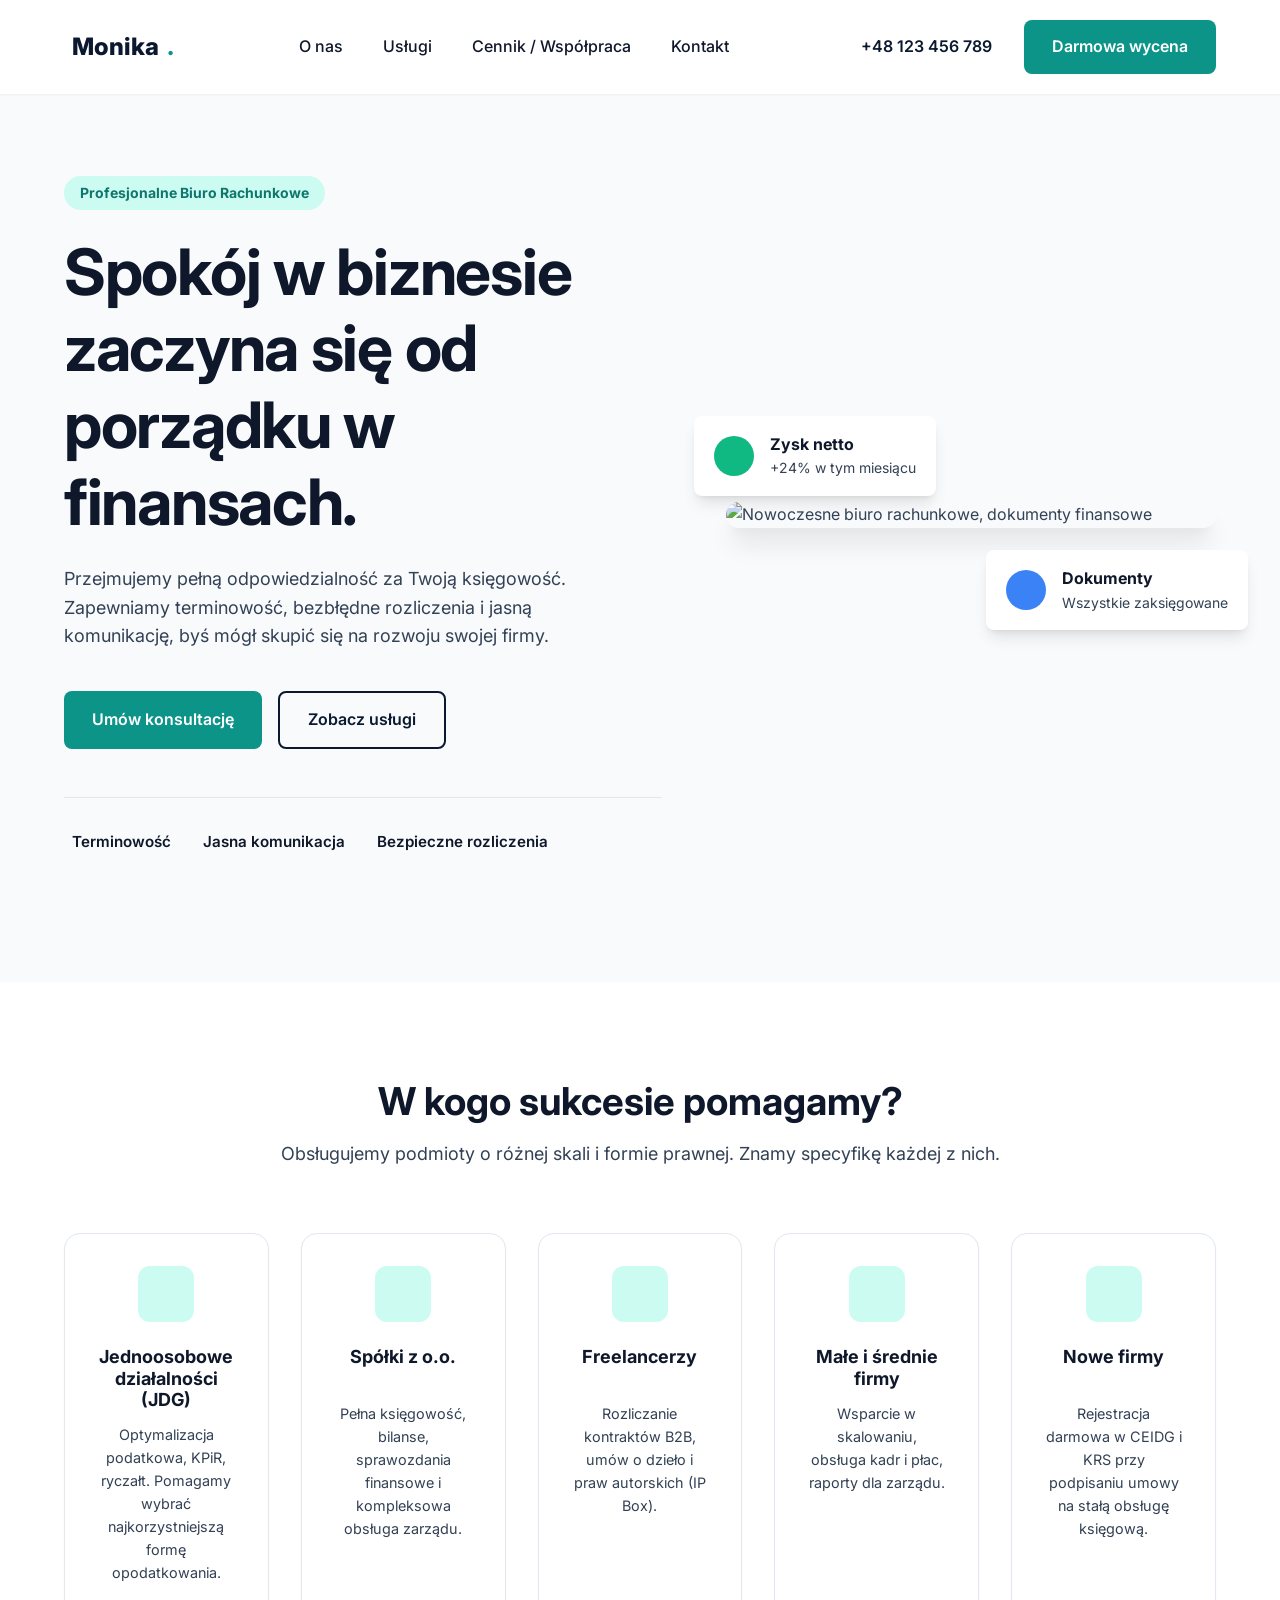
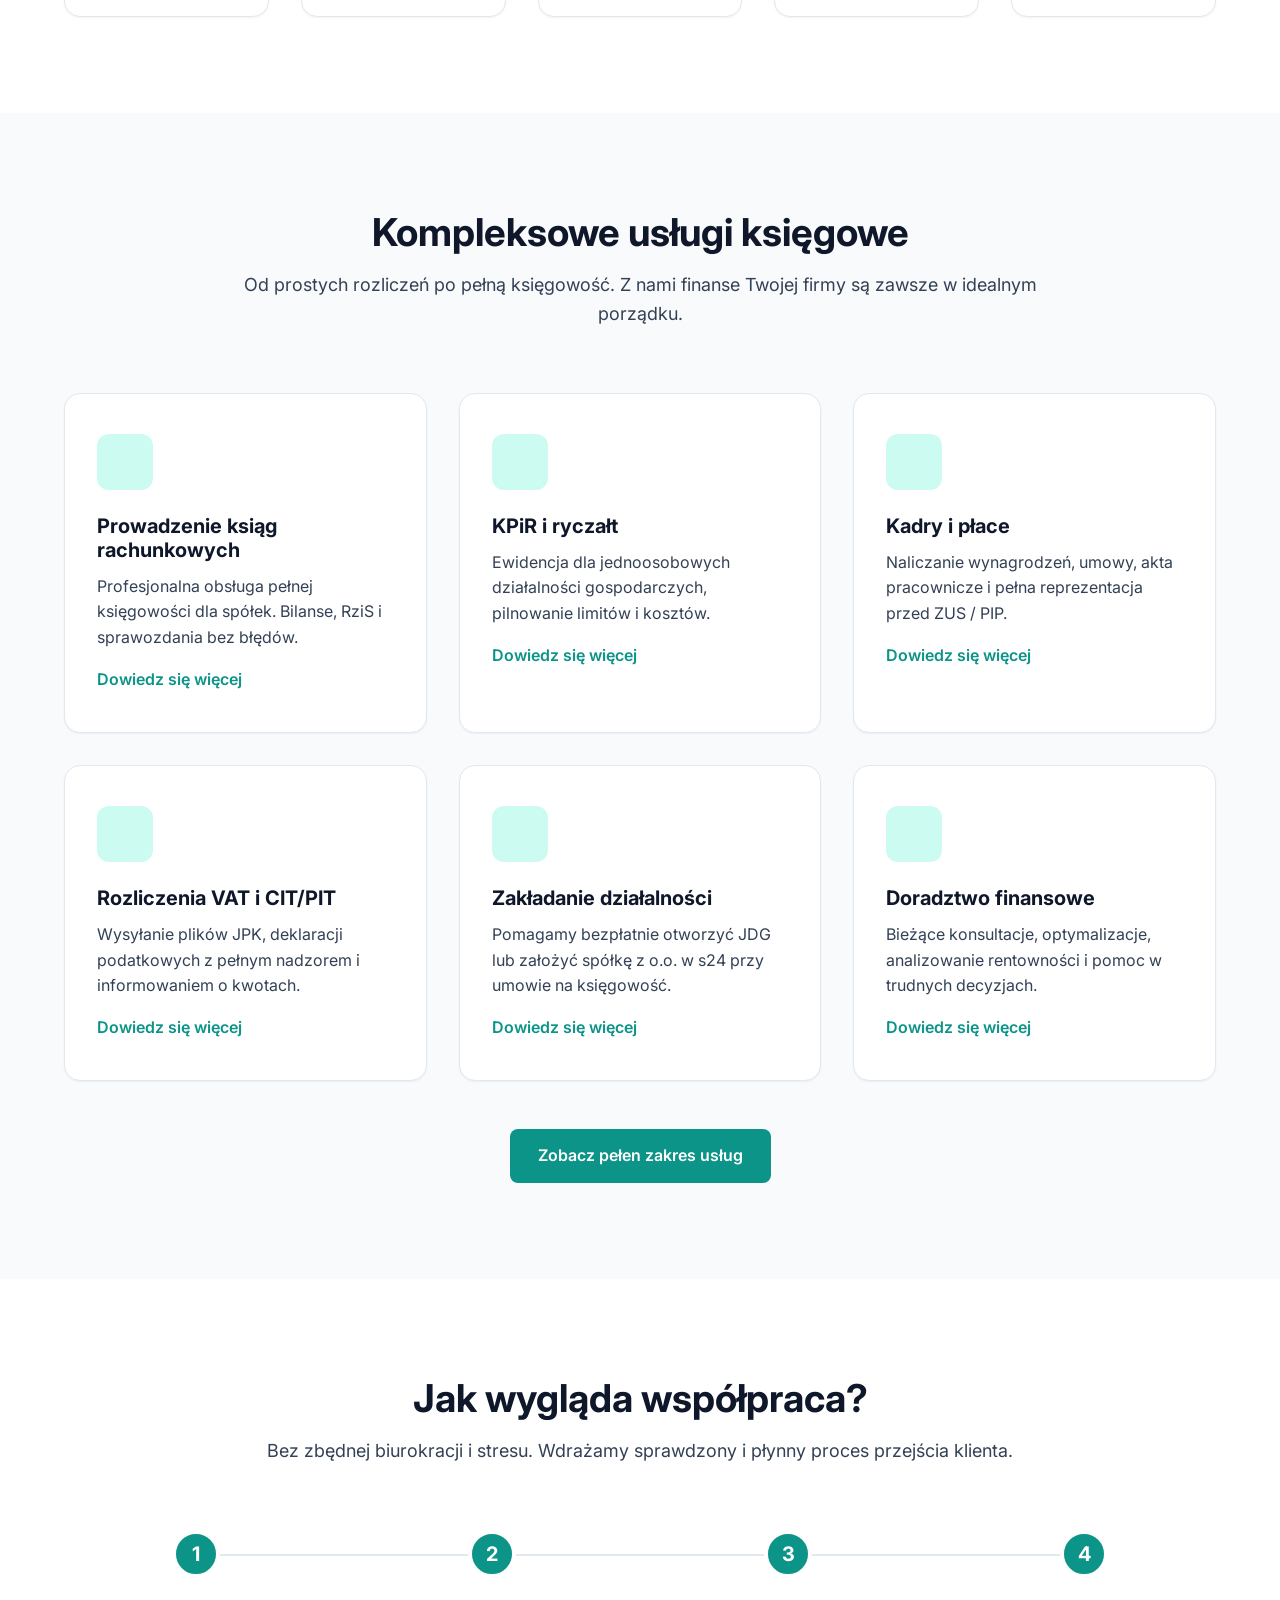
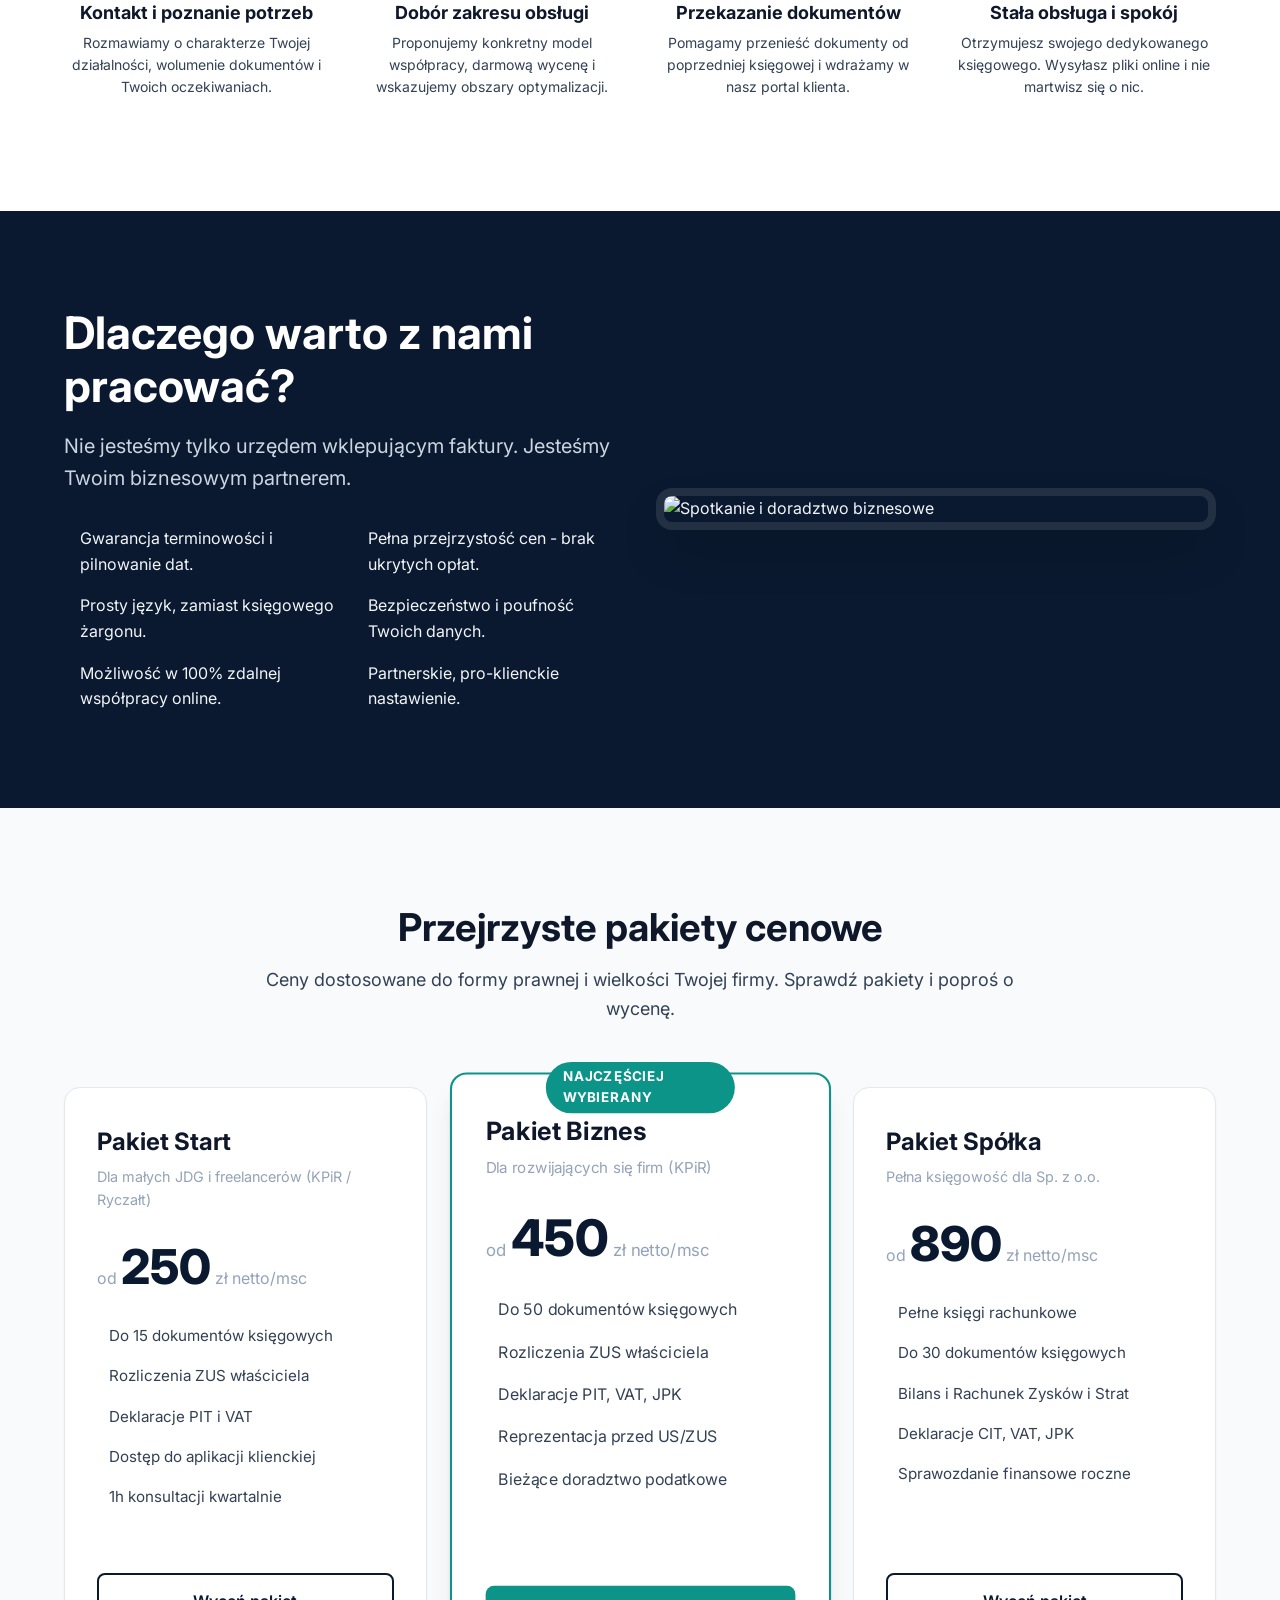
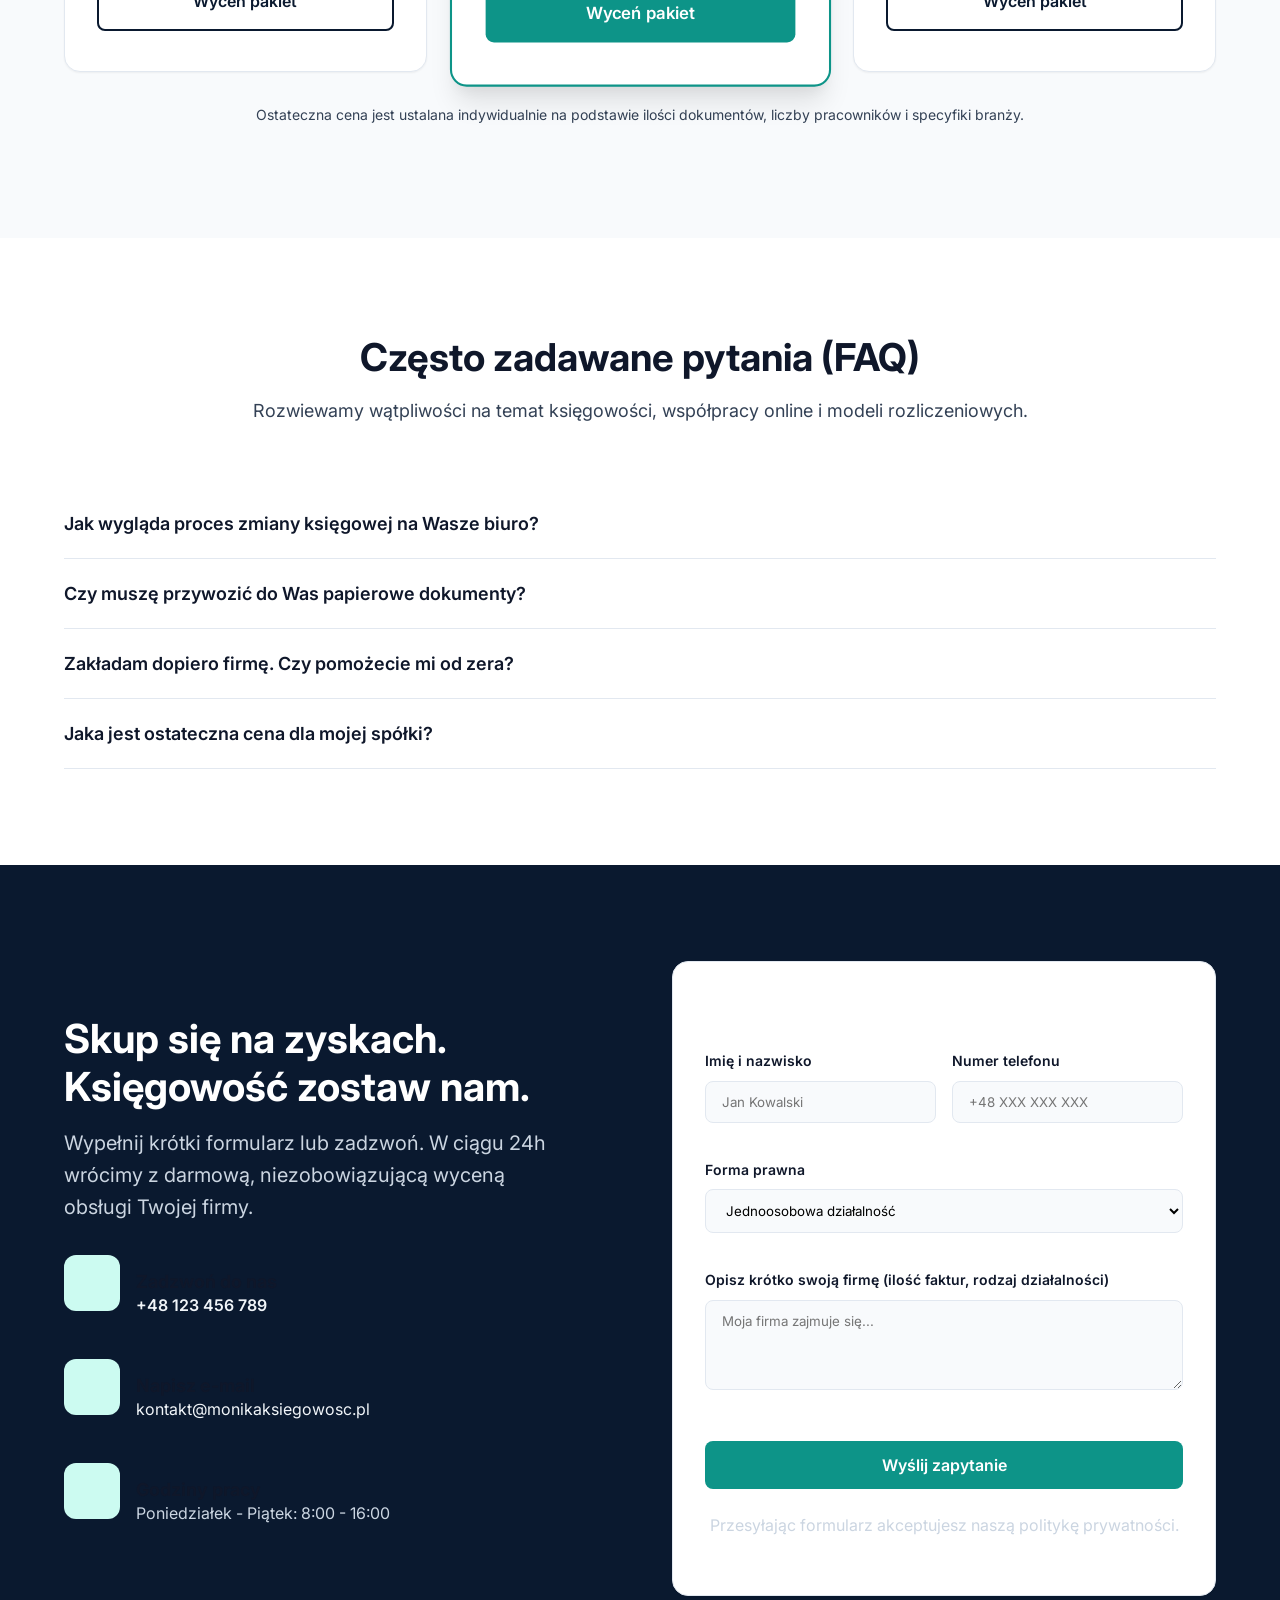
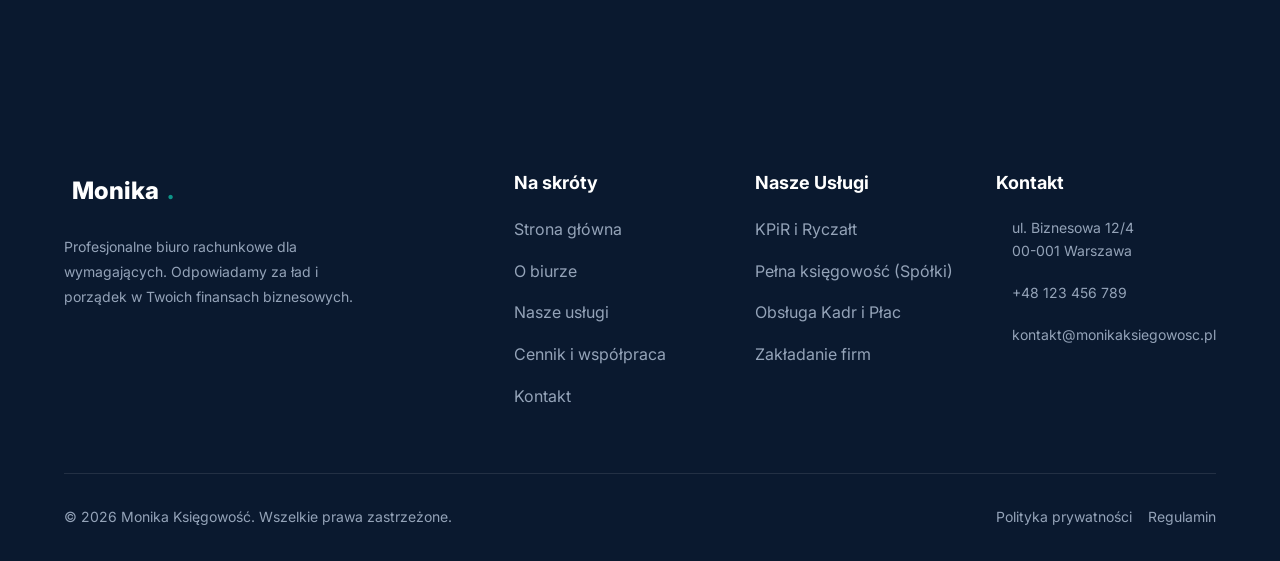
==== index.html @ fbdb2486 "Initial commit" ====
<!DOCTYPE html>
<html lang="pl">
<head>
    <meta charset="UTF-8">
    <meta name="viewport" content="width=device-width, initial-scale=1.0">
    <title>Monika | Profesjonalne Biuro Rachunkowe</title>
    <meta name="description" content="Nowoczesne biuro rachunkowe dla JDG, spółek z o.o. i freelancerów. Zapewniamy terminowość, bezpieczeństwo i jasną komunikację. Umów bezpłatną konsultację.">
    <!-- Google Fonts: Inter -->
    <link rel="preconnect" href="https://fonts.googleapis.com">
    <link rel="preconnect" href="https://fonts.gstatic.com" crossorigin>
    <link href="https://fonts.googleapis.com/css2?family=Inter:wght@400;500;600;700;800&display=swap" rel="stylesheet">
    <!-- Styles -->
    <link rel="stylesheet" href="styles.css">
    <!-- Lucide Icons -->
    <script src="https://unpkg.com/lucide@latest"></script>
</head>
<body>

    <!-- Header -->
    <header class="header">
        <div class="container header-container">
            <a href="index.html" class="logo">
                <i data-lucide="calculator" class="text-accent"></i>
                Monika<span>.</span>
            </a>
            
            <nav class="nav-desktop">
                <ul class="nav-links">
                    <li><a href="o-nas.html">O nas</a></li>
                    <li><a href="uslugi.html">Usługi</a></li>
                    <li><a href="cennik.html">Cennik / Współpraca</a></li>
                    <li><a href="kontakt.html">Kontakt</a></li>
                </ul>
            </nav>

            <div class="header-actions">
                <a href="tel:+48123456789" class="header-phone">
                    <i data-lucide="phone"></i> +48 123 456 789
                </a>
                <a href="kontakt.html" class="btn btn-primary">Darmowa wycena</a>
            </div>

            <button class="mobile-menu-toggle" aria-label="Toggle menu">
                <i data-lucide="menu"></i>
            </button>
        </div>
    </header>

    <!-- Mobile Menu Overlay (Hidden by default) -->
    <div class="mobile-menu" id="mobile-menu">
        <div class="mobile-menu-header">
            <a href="index.html" class="logo">Monika<span>.</span></a>
            <button class="mobile-menu-close"><i data-lucide="x"></i></button>
        </div>
        <ul class="mobile-nav-links">
            <li><a href="o-nas.html">O nas</a></li>
            <li><a href="uslugi.html">Usługi</a></li>
            <li><a href="cennik.html">Cennik / Współpraca</a></li>
            <li><a href="kontakt.html">Kontakt</a></li>
        </ul>
        <div class="mobile-menu-footer">
            <a href="tel:+48123456789" class="header-phone" style="justify-content: center; margin-bottom: 1rem;">
                <i data-lucide="phone"></i> +48 123 456 789
            </a>
            <a href="kontakt.html" class="btn btn-primary" style="width: 100%;">Darmowa wycena</a>
        </div>
    </div>

    <!-- Hero Section -->
    <section class="hero bg-light">
        <div class="container hero-container">
            <div class="hero-content">
                <span class="badge">Profesjonalne Biuro Rachunkowe</span>
                <h1>Spokój w biznesie zaczyna się od porządku w finansach.</h1>
                <p>Przejmujemy pełną odpowiedzialność za Twoją księgowość. Zapewniamy terminowość, bezbłędne rozliczenia i jasną komunikację, byś mógł skupić się na rozwoju swojej firmy.</p>
                <div class="hero-actions">
                    <a href="kontakt.html" class="btn btn-primary">Umów konsultację</a>
                    <a href="uslugi.html" class="btn btn-outline">Zobacz usługi</a>
                </div>
                
                <div class="hero-pillars">
                    <div class="pillar">
                        <i data-lucide="check-circle-2"></i> Terminowość
                    </div>
                    <div class="pillar">
                        <i data-lucide="message-square"></i> Jasna komunikacja
                    </div>
                    <div class="pillar">
                        <i data-lucide="shield-check"></i> Bezpieczne rozliczenia
                    </div>
                </div>
            </div>
            
            <div class="hero-image">
                <!-- Using a high quality placeholder for the accounting dashboard / business meeting aesthetic -->
                <img src="https://images.unsplash.com/photo-1554224155-8d04cb21cd6c?ixlib=rb-4.0.3&auto=format&fit=crop&w=800&q=80" alt="Nowoczesne biuro rachunkowe, dokumenty finansowe" class="rounded-image shadow-xl">
                
                <div class="floating-card popup-card-1">
                    <div class="popup-icon bg-green"><i data-lucide="trending-up"></i></div>
                    <div>
                        <p class="font-bold text-dark m-0">Zysk netto</p>
                        <p class="text-sm m-0">+24% w tym miesiącu</p>
                    </div>
                </div>
                
                <div class="floating-card popup-card-2">
                    <div class="popup-icon bg-blue"><i data-lucide="file-check"></i></div>
                    <div>
                        <p class="font-bold text-dark m-0">Dokumenty</p>
                        <p class="text-sm m-0">Wszystkie zaksięgowane</p>
                    </div>
                </div>
            </div>
        </div>
    </section>

    <!-- Target Audience -->
    <section class="section audience bg-white">
        <div class="container">
            <div class="section-header">
                <h2>W kogo sukcesie pomagamy?</h2>
                <p>Obsługujemy podmioty o różnej skali i formie prawnej. Znamy specyfikę każdej z nich.</p>
            </div>
            
            <div class="grid grid-cols-5 audience-grid">
                <div class="audience-card card">
                    <div class="icon-wrapper"><i data-lucide="user"></i></div>
                    <h3>Jednoosobowe <br>działalności (JDG)</h3>
                    <p>Optymalizacja podatkowa, KPiR, ryczałt. Pomagamy wybrać najkorzystniejszą formę opodatkowania.</p>
                </div>
                <div class="audience-card card">
                    <div class="icon-wrapper"><i data-lucide="building-2"></i></div>
                    <h3>Spółki z o.o.</h3>
                    <p>Pełna księgowość, bilanse, sprawozdania finansowe i kompleksowa obsługa zarządu.</p>
                </div>
                <div class="audience-card card">
                    <div class="icon-wrapper"><i data-lucide="laptop"></i></div>
                    <h3>Freelancerzy</h3>
                    <p>Rozliczanie kontraktów B2B, umów o dzieło i praw autorskich (IP Box).</p>
                </div>
                <div class="audience-card card">
                    <div class="icon-wrapper"><i data-lucide="briefcase"></i></div>
                    <h3>Małe i średnie firmy</h3>
                    <p>Wsparcie w skalowaniu, obsługa kadr i płac, raporty dla zarządu.</p>
                </div>
                <div class="audience-card card">
                    <div class="icon-wrapper"><i data-lucide="rocket"></i></div>
                    <h3>Nowe firmy</h3>
                    <p>Rejestracja darmowa w CEIDG i KRS przy podpisaniu umowy na stałą obsługę księgową.</p>
                </div>
            </div>
        </div>
    </section>

    <!-- Services -->
    <section class="section bg-light">
        <div class="container">
            <div class="section-header">
                <h2>Kompleksowe usługi księgowe</h2>
                <p>Od prostych rozliczeń po pełną księgowość. Z nami finanse Twojej firmy są zawsze w idealnym porządku.</p>
            </div>
            
            <div class="grid grid-cols-3">
                <a href="uslugi.html#pelna-ksiegowosc" class="service-card card hover-link">
                    <div class="icon-wrapper"><i data-lucide="book-open"></i></div>
                    <h3>Prowadzenie ksiąg rachunkowych</h3>
                    <p>Profesjonalna obsługa pełnej księgowości dla spółek. Bilanse, RziS i sprawozdania bez błędów.</p>
                    <span class="text-accent flex items-center gap-2 mt-4 font-semibold">
                        Dowiedz się więcej <i data-lucide="arrow-right" class="w-4 h-4"></i>
                    </span>
                </a>
                
                <a href="uslugi.html#kpir" class="service-card card hover-link">
                    <div class="icon-wrapper"><i data-lucide="calculator"></i></div>
                    <h3>KPiR i ryczałt</h3>
                    <p>Ewidencja dla jednoosobowych działalności gospodarczych, pilnowanie limitów i kosztów.</p>
                    <span class="text-accent flex items-center gap-2 mt-4 font-semibold">
                        Dowiedz się więcej <i data-lucide="arrow-right" class="w-4 h-4"></i>
                    </span>
                </a>
                
                <a href="uslugi.html#kadry" class="service-card card hover-link">
                    <div class="icon-wrapper"><i data-lucide="users"></i></div>
                    <h3>Kadry i płace</h3>
                    <p>Naliczanie wynagrodzeń, umowy, akta pracownicze i pełna reprezentacja przed ZUS / PIP.</p>
                    <span class="text-accent flex items-center gap-2 mt-4 font-semibold">
                        Dowiedz się więcej <i data-lucide="arrow-right" class="w-4 h-4"></i>
                    </span>
                </a>
                
                <a href="uslugi.html#vat-cit" class="service-card card hover-link">
                    <div class="icon-wrapper"><i data-lucide="file-spreadsheet"></i></div>
                    <h3>Rozliczenia VAT i CIT/PIT</h3>
                    <p>Wysyłanie plików JPK, deklaracji podatkowych z pełnym nadzorem i informowaniem o kwotach.</p>
                    <span class="text-accent flex items-center gap-2 mt-4 font-semibold">
                        Dowiedz się więcej <i data-lucide="arrow-right" class="w-4 h-4"></i>
                    </span>
                </a>
                
                <a href="uslugi.html#zakladanie" class="service-card card hover-link">
                    <div class="icon-wrapper"><i data-lucide="building"></i></div>
                    <h3>Zakładanie działalności</h3>
                    <p>Pomagamy bezpłatnie otworzyć JDG lub założyć spółkę z o.o. w s24 przy umowie na księgowość.</p>
                    <span class="text-accent flex items-center gap-2 mt-4 font-semibold">
                        Dowiedz się więcej <i data-lucide="arrow-right" class="w-4 h-4"></i>
                    </span>
                </a>
                
                <a href="uslugi.html#doradztwo" class="service-card card hover-link">
                    <div class="icon-wrapper"><i data-lucide="line-chart"></i></div>
                    <h3>Doradztwo finansowe</h3>
                    <p>Bieżące konsultacje, optymalizacje, analizowanie rentowności i pomoc w trudnych decyzjach.</p>
                    <span class="text-accent flex items-center gap-2 mt-4 font-semibold">
                        Dowiedz się więcej <i data-lucide="arrow-right" class="w-4 h-4"></i>
                    </span>
                </a>
            </div>
            
            <div class="text-center mt-12">
                <a href="uslugi.html" class="btn btn-primary">Zobacz pełen zakres usług</a>
            </div>
        </div>
    </section>

    <!-- Cooperation Process -->
    <section class="section bg-white process-section">
        <div class="container">
            <div class="section-header">
                <h2>Jak wygląda współpraca?</h2>
                <p>Bez zbędnej biurokracji i stresu. Wdrażamy sprawdzony i płynny proces przejścia klienta.</p>
            </div>
            
            <div class="process-steps grid grid-cols-4">
                <div class="step text-center">
                    <div class="step-number">1</div>
                    <h4>Kontakt i poznanie potrzeb</h4>
                    <p class="text-sm">Rozmawiamy o charakterze Twojej działalności, wolumenie dokumentów i Twoich oczekiwaniach.</p>
                </div>
                <div class="step text-center">
                    <div class="step-number">2</div>
                    <h4>Dobór zakresu obsługi</h4>
                    <p class="text-sm">Proponujemy konkretny model współpracy, darmową wycenę i wskazujemy obszary optymalizacji.</p>
                </div>
                <div class="step text-center">
                    <div class="step-number">3</div>
                    <h4>Przekazanie dokumentów</h4>
                    <p class="text-sm">Pomagamy przenieść dokumenty od poprzedniej księgowej i wdrażamy w nasz portal klienta.</p>
                </div>
                <div class="step text-center">
                    <div class="step-number">4</div>
                    <h4>Stała obsługa i spokój</h4>
                    <p class="text-sm">Otrzymujesz swojego dedykowanego księgowego. Wysyłasz pliki online i nie martwisz się o nic.</p>
                </div>
            </div>
        </div>
    </section>

    <!-- Advantages / Why us -->
    <section class="section section-dark advantages-section">
        <div class="container">
            <div class="grid grid-cols-2 items-center gap-lg">
                <div class="advantages-content">
                    <h2>Dlaczego warto z nami pracować?</h2>
                    <p class="text-xl mb-8">Nie jesteśmy tylko urzędem wklepującym faktury. Jesteśmy Twoim biznesowym partnerem.</p>
                    
                    <ul class="advantages-list grid grid-cols-2 gap-4">
                        <li><i data-lucide="clock"></i> <span>Gwarancja terminowości i pilnowanie dat.</span></li>
                        <li><i data-lucide="search"></i> <span>Pełna przejrzystość cen - brak ukrytych opłat.</span></li>
                        <li><i data-lucide="message-circle"></i> <span>Prosty język, zamiast księgowego żargonu.</span></li>
                        <li><i data-lucide="lock"></i> <span>Bezpieczeństwo i poufność Twoich danych.</span></li>
                        <li><i data-lucide="globe"></i> <span>Możliwość w 100% zdalnej współpracy online.</span></li>
                        <li><i data-lucide="handshake"></i> <span>Partnerskie, pro-klienckie nastawienie.</span></li>
                    </ul>
                </div>
                <div class="advantages-image">
                    <img src="https://images.unsplash.com/photo-1600880292203-757bb62b4baf?ixlib=rb-4.0.3&auto=format&fit=crop&w=800&q=80" alt="Spotkanie i doradztwo biznesowe" class="rounded-image shadow-2xl border-white">
                </div>
            </div>
        </div>
    </section>

    <!-- Pricing / Packages -->
    <section class="section bg-light">
        <div class="container">
            <div class="section-header">
                <h2>Przejrzyste pakiety cenowe</h2>
                <p>Ceny dostosowane do formy prawnej i wielkości Twojej firmy. Sprawdź pakiety i poproś o wycenę.</p>
            </div>
            
            <div class="grid grid-cols-3 pricing-grid">
                <!-- Pakiet Start -->
                <div class="pricing-card card flex-col justify-between">
                    <div>
                        <h3 class="pricing-title">Pakiet Start</h3>
                        <p class="pricing-target">Dla małych JDG i freelancerów (KPiR / Ryczałt)</p>
                        <div class="pricing-price">
                            <span class="from">od</span>
                            <span class="amount">250</span>
                            <span class="currency">zł netto/msc</span>
                        </div>
                        <ul class="pricing-features">
                            <li><i data-lucide="check"></i> Do 15 dokumentów księgowych</li>
                            <li><i data-lucide="check"></i> Rozliczenia ZUS właściciela</li>
                            <li><i data-lucide="check"></i> Deklaracje PIT i VAT</li>
                            <li><i data-lucide="check"></i> Dostęp do aplikacji klienckiej</li>
                            <li><i data-lucide="check"></i> 1h konsultacji kwartalnie</li>
                        </ul>
                    </div>
                    <a href="cennik.html" class="btn btn-outline mt-8 w-full">Wyceń pakiet</a>
                </div>
                
                <!-- Pakiet Biznes -->
                <div class="pricing-card card popular flex-col justify-between">
                    <div class="popular-badge">Najczęściej wybierany</div>
                    <div>
                        <h3 class="pricing-title">Pakiet Biznes</h3>
                        <p class="pricing-target">Dla rozwijających się firm (KPiR)</p>
                        <div class="pricing-price">
                            <span class="from">od</span>
                            <span class="amount">450</span>
                            <span class="currency">zł netto/msc</span>
                        </div>
                        <ul class="pricing-features">
                            <li><i data-lucide="check"></i> Do 50 dokumentów księgowych</li>
                            <li><i data-lucide="check"></i> Rozliczenia ZUS właściciela</li>
                            <li><i data-lucide="check"></i> Deklaracje PIT, VAT, JPK</li>
                            <li><i data-lucide="check"></i> Reprezentacja przed US/ZUS</li>
                            <li><i data-lucide="check"></i> Bieżące doradztwo podatkowe</li>
                        </ul>
                    </div>
                    <a href="cennik.html" class="btn btn-primary mt-8 w-full">Wyceń pakiet</a>
                </div>
                
                <!-- Pakiet Spółka -->
                <div class="pricing-card card flex-col justify-between">
                    <div>
                        <h3 class="pricing-title">Pakiet Spółka</h3>
                        <p class="pricing-target">Pełna księgowość dla Sp. z o.o.</p>
                        <div class="pricing-price">
                            <span class="from">od</span>
                            <span class="amount">890</span>
                            <span class="currency">zł netto/msc</span>
                        </div>
                        <ul class="pricing-features">
                            <li><i data-lucide="check"></i> Pełne księgi rachunkowe</li>
                            <li><i data-lucide="check"></i> Do 30 dokumentów księgowych</li>
                            <li><i data-lucide="check"></i> Bilans i Rachunek Zysków i Strat</li>
                            <li><i data-lucide="check"></i> Deklaracje CIT, VAT, JPK</li>
                            <li><i data-lucide="check"></i> Sprawozdanie finansowe roczne</li>
                        </ul>
                    </div>
                    <a href="cennik.html" class="btn btn-outline mt-8 w-full">Wyceń pakiet</a>
                </div>
            </div>
            <p class="text-center text-sm text-text-light mt-8">Ostateczna cena jest ustalana indywidualnie na podstawie ilości dokumentów, liczby pracowników i specyfiki branży.</p>
        </div>
    </section>

    <!-- FAQ -->
    <section class="section bg-white">
        <div class="container">
            <div class="section-header">
                <h2>Często zadawane pytania (FAQ)</h2>
                <p>Rozwiewamy wątpliwości na temat księgowości, współpracy online i modeli rozliczeniowych.</p>
            </div>
            
            <div class="faq-container max-w-3xl mx-auto">
                <div class="faq-item">
                    <button class="faq-question">
                        <span>Jak wygląda proces zmiany księgowej na Wasze biuro?</span>
                        <i data-lucide="chevron-down" class="faq-icon"></i>
                    </button>
                    <div class="faq-answer">
                        <p>Zmiana biura jest bardzo prosta. Podpisujemy umowę z odroczonym terminem rozpoczęcia. Kontaktujemy się z Twoją poprzednią księgową (za Twoją zgodą), pobieramy niezbędne dokumenty, salda obrotów i historie, i od wybranego miesiąca płynnie przejmujemy Twoje sprawy. Ty o nic nie musisz się martwić.</p>
                    </div>
                </div>
                <div class="faq-item">
                    <button class="faq-question">
                        <span>Czy muszę przywozić do Was papierowe dokumenty?</span>
                        <i data-lucide="chevron-down" class="faq-icon"></i>
                    </button>
                    <div class="faq-answer">
                        <p>Absolutnie nie! Pracujemy na w 100% elektronicznym obiegu dokumentów. Uporządkowane faktury i wyciągi bankowe po prostu wysyłasz nam do wyznaczonego folderu (lub aplikacji). Naturalnie, dla klientów preferujących papier, mamy też możliwość dostarczania ich do naszego biura kurierem, paczkomatem lub osobiście.</p>
                    </div>
                </div>
                <div class="faq-item">
                    <button class="faq-question">
                        <span>Zakładam dopiero firmę. Czy pomożecie mi od zera?</span>
                        <i data-lucide="chevron-down" class="faq-icon"></i>
                    </button>
                    <div class="faq-answer">
                        <p>Oczywiście. Posiadamy darmową usługę "Zostań Przedsiębiorcą" dla klientów związujących się z nami umową księgową. Pomagamy wybrać formę opodatkowania, formę prawną, składamy w Twoim imieniu wniosek do CEIDG, zgłaszamy Cię do VAT i ZUS.</p>
                    </div>
                </div>
                <div class="faq-item">
                    <button class="faq-question">
                        <span>Jaka jest ostateczna cena dla mojej spółki?</span>
                        <i data-lucide="chevron-down" class="faq-icon"></i>
                    </button>
                    <div class="faq-answer">
                        <p>Cena zależy od faktycznej liczby dokumentów i skomplikowania księgowań (import, eksport, kasy fiskalne, liczba transakcji bankowych). Zawsze przed podpisaniem umowy przedstawiamy symulację kosztów, aby z góry było wiadomo, w którym przedziale cenowym znajdzie się usługa w danym miesiącu. Nie mamy ukrytych opłat za segregację itp.</p>
                    </div>
                </div>
            </div>
        </div>
    </section>

    <!-- Final Contact Form -->
    <section class="section section-dark relative" id="kontakt-sekcja">
        <div class="container relative z-10">
            <div class="grid grid-cols-2 gap-xl items-center">
                <div class="contact-info pr-8">
                    <h2 class="text-4xl">Skup się na zyskach.<br>Księgowość zostaw nam.</h2>
                    <p class="text-xl mt-4 mb-8 text-slate-300">Wypełnij krótki formularz lub zadzwoń. W ciągu 24h wrócimy z darmową, niezobowiązującą wyceną obsługi Twojej firmy.</p>
                    
                    <div class="contact-methods">
                        <div class="flex items-center gap-4 mb-6">
                            <div class="icon-wrapper bg-slate-800 text-teal-400 mb-0"><i data-lucide="phone"></i></div>
                            <div>
                                <h4 class="m-0 text-white">Zadzwoń do nas</h4>
                                <a href="tel:+48123456789" class="text-slate-300 hover:text-white text-lg font-semibold">+48 123 456 789</a>
                            </div>
                        </div>
                        <div class="flex items-center gap-4 mb-6">
                            <div class="icon-wrapper bg-slate-800 text-teal-400 mb-0"><i data-lucide="mail"></i></div>
                            <div>
                                <h4 class="m-0 text-white">Napisz e-mail</h4>
                                <a href="mailto:kontakt@monikaksiegowosc.pl" class="text-slate-300 hover:text-white">kontakt@monikaksiegowosc.pl</a>
                            </div>
                        </div>
                        <div class="flex items-center gap-4">
                            <div class="icon-wrapper bg-slate-800 text-teal-400 mb-0"><i data-lucide="clock"></i></div>
                            <div>
                                <h4 class="m-0 text-white">Godziny pracy</h4>
                                <p class="text-slate-300 m-0">Poniedziałek - Piątek: 8:00 - 16:00</p>
                            </div>
                        </div>
                    </div>
                </div>
                
                <div class="contact-form-card card">
                    <h3 class="mb-6">Poproś o darmową wycenę</h3>
                    <form action="#" method="POST" class="grid gap-4">
                        <div class="form-group grid grid-cols-2 gap-4">
                            <div>
                                <label for="name" class="form-label">Imię i nazwisko</label>
                                <input type="text" id="name" class="form-control" placeholder="Jan Kowalski" required>
                            </div>
                            <div>
                                <label for="phone" class="form-label">Numer telefonu</label>
                                <input type="tel" id="phone" class="form-control" placeholder="+48 XXX XXX XXX" required>
                            </div>
                        </div>
                        
                        <div class="form-group">
                            <label for="company_type" class="form-label">Forma prawna</label>
                            <select id="company_type" class="form-control">
                                <option value="jdg">Jednoosobowa działalność</option>
                                <option value="spolka">Spółka z o.o. / S.A.</option>
                                <option value="nowa">Planuję założyć firmę</option>
                                <option value="inna">Inna</option>
                            </select>
                        </div>
                        
                        <div class="form-group">
                            <label for="message" class="form-label">Opisz krótko swoją firmę (ilość faktur, rodzaj działalności)</label>
                            <textarea id="message" rows="4" class="form-control" placeholder="Moja firma zajmuje się..." required></textarea>
                        </div>
                        
                        <button type="submit" class="btn btn-primary w-full mt-2">Wyślij zapytanie</button>
                        <p class="text-xs text-text-light text-center mt-2">Przesyłając formularz akceptujesz naszą politykę prywatności.</p>
                    </form>
                </div>
            </div>
        </div>
    </section>

    <!-- Footer -->
    <footer class="footer">
        <div class="container">
            <div class="footer-top">
                <div class="footer-col brand-col">
                    <a href="index.html" class="logo footer-logo">
                        <i data-lucide="calculator"></i>
                        Monika<span>.</span>
                    </a>
                    <p class="text-sm">Profesjonalne biuro rachunkowe dla wymagających. Odpowiadamy za ład i porządek w Twoich finansach biznesowych.</p>
                </div>
                
                <div class="footer-col">
                    <h4>Na skróty</h4>
                    <div class="footer-links">
                        <a href="index.html">Strona główna</a>
                        <a href="o-nas.html">O biurze</a>
                        <a href="uslugi.html">Nasze usługi</a>
                        <a href="cennik.html">Cennik i współpraca</a>
                        <a href="kontakt.html">Kontakt</a>
                    </div>
                </div>
                
                <div class="footer-col">
                    <h4>Nasze Usługi</h4>
                    <div class="footer-links">
                        <a href="uslugi.html#kpir">KPiR i Ryczałt</a>
                        <a href="uslugi.html#pelna-ksiegowosc">Pełna księgowość (Spółki)</a>
                        <a href="uslugi.html#kadry">Obsługa Kadr i Płac</a>
                        <a href="uslugi.html#zakladanie">Zakładanie firm</a>
                    </div>
                </div>
                
                <div class="footer-col">
                    <h4>Kontakt</h4>
                    <div class="footer-contact-item">
                        <i data-lucide="map-pin"></i>
                        <span class="text-sm">ul. Biznesowa 12/4<br>00-001 Warszawa</span>
                    </div>
                    <div class="footer-contact-item">
                        <i data-lucide="phone"></i>
                        <span class="text-sm">+48 123 456 789</span>
                    </div>
                    <div class="footer-contact-item">
                        <i data-lucide="mail"></i>
                        <span class="text-sm">kontakt@monikaksiegowosc.pl</span>
                    </div>
                </div>
            </div>
            
            <div class="footer-bottom">
                <p class="text-sm m-0">&copy; 2026 Monika Księgowość. Wszelkie prawa zastrzeżone.</p>
                <div class="footer-legal text-sm flex gap-4">
                    <a href="#">Polityka prywatności</a>
                    <a href="#">Regulamin</a>
                </div>
            </div>
        </div>
    </footer>

    <!-- Initialize Lucide Icons -->
    <script>
        lucide.createIcons();
    </script>
    <script src="scripts.js"></script>
</body>
</html>
---- styles.css ----
:root {
    /* Colors */
    --color-primary: #0a192f;
    --color-primary-light: #112240;
    --color-accent: #0d9488;
    --color-accent-hover: #0f766e;
    --color-accent-light: #ccfbf1;
    --color-bg: #f8fafc;
    --color-surface: #ffffff;
    --color-text: #334155;
    --color-text-dark: #0f172a;
    --color-text-light: #94a3b8;
    --color-border: #e2e8f0;

    /* Typography */
    --font-family: 'Inter', system-ui, -apple-system, sans-serif;

    /* Shadows */
    --shadow-sm: 0 1px 2px 0 rgb(0 0 0 / 0.05);
    --shadow-md: 0 4px 6px -1px rgb(0 0 0 / 0.1), 0 2px 4px -2px rgb(0 0 0 / 0.1);
    --shadow-lg: 0 10px 15px -3px rgb(0 0 0 / 0.1), 0 4px 6px -4px rgb(0 0 0 / 0.1);
    --shadow-xl: 0 20px 25px -5px rgb(0 0 0 / 0.1), 0 10px 10px -5px rgb(0 0 0 / 0.04);

    /* Transitions */
    --transition-fast: 0.15s ease-in-out;
    --transition-normal: 0.3s ease-in-out;

    /* Spaces & Sizes */
    --container-max: 1200px;
    --border-radius: 8px;
    --border-radius-lg: 16px;
}

/* Reset */
*,
*::before,
*::after {
    box-sizing: border-box;
    margin: 0;
    padding: 0;
}

html {
    scroll-behavior: smooth;
    font-size: 16px;
}

body {
    font-family: var(--font-family);
    background-color: var(--color-bg);
    color: var(--color-text);
    line-height: 1.6;
    -webkit-font-smoothing: antialiased;
    padding-top: 80px;
    /* Offset for header */
}

a {
    text-decoration: none;
    color: inherit;
    transition: color var(--transition-fast);
}

ul {
    list-style: none;
}

img {
    max-width: 100%;
    height: auto;
    display: block;
}

button,
input,
textarea,
select {
    font-family: inherit;
    outline: none;
    border: none;
}

/* Utilities */
.bg-light {
    background-color: var(--color-bg);
}

.bg-white {
    background-color: var(--color-surface);
}

.text-accent {
    color: var(--color-accent);
}

.text-dark {
    color: var(--color-text-dark);
}

.text-light {
    color: var(--color-text-light);
}

.text-sm {
    font-size: 0.875rem;
}

.text-xl {
    font-size: 1.25rem;
}

.text-4xl {
    font-size: clamp(2rem, 4vw, 2.5rem);
    line-height: 1.2;
}

.font-bold {
    font-weight: 700;
}

.font-semibold {
    font-weight: 600;
}

.m-0 {
    margin: 0 !important;
}

.mb-6 {
    margin-bottom: 1.5rem;
}

.mb-8 {
    margin-bottom: 2rem;
}

.mt-2 {
    margin-top: 0.5rem;
}

.mt-4 {
    margin-top: 1rem;
}

.mt-8 {
    margin-top: 2rem;
}

.mt-12 {
    margin-top: 3rem;
}

.w-full {
    width: 100%;
}

.w-4 {
    width: 1rem;
}

.h-4 {
    height: 1rem;
}

.text-center {
    text-align: center;
}

.rounded-image {
    border-radius: var(--border-radius-lg);
}

.shadow-xl {
    box-shadow: var(--shadow-xl);
}

.shadow-2xl {
    box-shadow: 0 25px 50px -12px rgb(0 0 0 / 0.25);
}

.relative {
    position: relative;
}

.z-10 {
    z-index: 10;
}

/* Typography */
h1,
h2,
h3,
h4,
h5,
h6 {
    color: var(--color-text-dark);
    font-weight: 700;
    line-height: 1.2;
}

h1 {
    font-size: clamp(2.5rem, 5vw, 4rem);
    letter-spacing: -0.02em;
}

h2 {
    font-size: clamp(2rem, 3vw, 2.5rem);
    margin-bottom: 1rem;
}

h3 {
    font-size: 1.25rem;
    margin-bottom: 0.75rem;
}

h4 {
    font-size: 1.125rem;
    margin-bottom: 0.5rem;
}

p {
    margin-bottom: 1rem;
}

/* Layout Utilities */
.container {
    max-width: var(--container-max);
    margin: 0 auto;
    padding: 0 1.5rem;
}

.section {
    padding: 6rem 0;
}

.section-dark {
    background-color: var(--color-primary);
    color: #f1f5f9;
}

.section-dark h2,
.section-dark h3 {
    color: white;
}

.section-dark p {
    color: #cbd5e1;
}

.section-header {
    text-align: center;
    margin-bottom: 4rem;
    max-width: 800px;
    margin-left: auto;
    margin-right: auto;
}

.section-header p {
    color: var(--color-text);
    font-size: 1.125rem;
}

.grid {
    display: grid;
    gap: 2rem;
}

.grid-cols-2 {
    grid-template-columns: 1fr;
}

.grid-cols-3 {
    grid-template-columns: 1fr;
}

.grid-cols-4 {
    grid-template-columns: 1fr;
}

.grid-cols-5 {
    grid-template-columns: 1fr;
}

@media (min-width: 640px) {
    .grid-cols-2 {
        grid-template-columns: repeat(2, 1fr);
    }

    .grid-cols-3 {
        grid-template-columns: repeat(2, 1fr);
    }

    .grid-cols-4 {
        grid-template-columns: repeat(2, 1fr);
    }

    .grid-cols-5 {
        grid-template-columns: repeat(2, 1fr);
    }
}

@media (min-width: 1024px) {
    .grid-cols-3 {
        grid-template-columns: repeat(3, 1fr);
    }

    .grid-cols-4 {
        grid-template-columns: repeat(4, 1fr);
    }

    .grid-cols-5 {
        grid-template-columns: repeat(5, 1fr);
    }
}

.gap-xl {
    gap: 4rem;
}

.flex {
    display: flex;
}

.flex-col {
    flex-direction: column;
}

.items-center {
    align-items: center;
}

.justify-between {
    justify-content: space-between;
}

.justify-center {
    justify-content: center;
}

.gap-2 {
    gap: 0.5rem;
}

.gap-4 {
    gap: 1rem;
}

.gap-8 {
    gap: 2rem;
}

/* Components */
.btn {
    display: inline-flex;
    align-items: center;
    justify-content: center;
    padding: 0.875rem 1.75rem;
    font-weight: 600;
    font-size: 1rem;
    border-radius: var(--border-radius);
    cursor: pointer;
    transition: all var(--transition-fast);
    text-align: center;
}

.btn-primary {
    background-color: var(--color-accent);
    color: white;
}

.btn-primary:hover {
    background-color: var(--color-accent-hover);
    transform: translateY(-2px);
    box-shadow: var(--shadow-md);
    color: white;
}

.btn-outline {
    background-color: transparent;
    color: var(--color-primary);
    border: 2px solid var(--color-primary);
}

.btn-outline:hover {
    background-color: var(--color-primary);
    color: white;
}

.card {
    background-color: var(--color-surface);
    border-radius: var(--border-radius-lg);
    padding: 2.5rem 2rem;
    box-shadow: var(--shadow-sm);
    transition: transform var(--transition-normal), box-shadow var(--transition-normal);
    border: 1px solid var(--color-border);
    position: relative;
}

.card:hover {
    transform: translateY(-5px);
    box-shadow: var(--shadow-lg);
}

.badge {
    display: inline-block;
    padding: 0.35rem 1rem;
    background-color: var(--color-accent-light);
    color: var(--color-accent-hover);
    border-radius: 9999px;
    font-size: 0.875rem;
    font-weight: 700;
    margin-bottom: 1.5rem;
}

.icon-wrapper {
    display: inline-flex;
    align-items: center;
    justify-content: center;
    width: 3.5rem;
    height: 3.5rem;
    background-color: var(--color-accent-light);
    color: var(--color-accent);
    border-radius: 12px;
    margin-bottom: 1.5rem;
}

.icon-wrapper svg {
    width: 1.75rem;
    height: 1.75rem;
}

/* Header */
.header {
    position: fixed;
    top: 0;
    left: 0;
    right: 0;
    background-color: var(--color-surface);
    padding: 1.25rem 0;
    z-index: 1000;
    transition: all var(--transition-normal);
    box-shadow: var(--shadow-sm);
}

.header.scrolled {
    padding: 1rem 0;
    background-color: rgba(255, 255, 255, 0.98);
    backdrop-filter: blur(10px);
}

.header-container {
    display: flex;
    align-items: center;
    justify-content: space-between;
}

.logo {
    font-size: 1.5rem;
    font-weight: 800;
    color: var(--color-primary);
    display: flex;
    align-items: center;
    gap: 0.5rem;
}

.logo span {
    color: var(--color-accent);
}

.nav-desktop {
    display: none;
}

.nav-links {
    display: flex;
    gap: 2.5rem;
    align-items: center;
}

.nav-links a {
    font-weight: 500;
    color: var(--color-text-dark);
}

.nav-links a:hover {
    color: var(--color-accent);
}

.header-actions {
    display: none;
    align-items: center;
    gap: 2rem;
}

.header-phone {
    display: flex;
    align-items: center;
    gap: 0.5rem;
    font-weight: 600;
    color: var(--color-primary);
}

.header-phone svg {
    width: 1.25rem;
    height: 1.25rem;
    color: var(--color-accent);
}

.mobile-menu-toggle {
    display: block;
    background: none;
    cursor: pointer;
    color: var(--color-primary);
}

@media (min-width: 1024px) {
    .nav-desktop {
        display: block;
    }

    .header-actions {
        display: flex;
    }

    .mobile-menu-toggle {
        display: none;
    }
}

/* Mobile Menu */
.mobile-menu {
    position: fixed;
    top: 0;
    right: -100%;
    width: 100%;
    max-width: 400px;
    height: 100vh;
    background-color: var(--color-surface);
    z-index: 2000;
    padding: 2rem;
    display: flex;
    flex-col;
    box-shadow: var(--shadow-xl);
    transition: right 0.4s cubic-bezier(0.1, 0.7, 0.1, 1);
    flex-direction: column;
}

.mobile-menu.active {
    right: 0;
}

.mobile-menu-header {
    display: flex;
    justify-content: space-between;
    align-items: center;
    margin-bottom: 3rem;
}

.mobile-menu-close {
    background: none;
    color: var(--color-text-dark);
    cursor: pointer;
}

.mobile-nav-links {
    display: flex;
    flex-direction: column;
    gap: 1.5rem;
    flex: 1;
}

.mobile-nav-links a {
    font-size: 1.25rem;
    font-weight: 600;
    color: var(--color-text-dark);
}

/* Hero Section */
.hero {
    padding: 4rem 0 6rem;
    overflow: hidden;
}

.hero-container {
    display: grid;
    grid-template-columns: 1fr;
    gap: 4rem;
    align-items: center;
}

@media (min-width: 1024px) {
    .hero-container {
        grid-template-columns: 1.1fr 0.9fr;
    }

    .hero {
        padding: 6rem 0 8rem;
    }
}

.hero-content h1 {
    margin-bottom: 1.5rem;
}

.hero-content p {
    font-size: 1.125rem;
    color: var(--color-text);
    margin-bottom: 2.5rem;
    max-width: 540px;
}

.hero-actions {
    display: flex;
    gap: 1rem;
    flex-wrap: wrap;
    margin-bottom: 3rem;
}

.hero-pillars {
    display: flex;
    gap: 1.5rem;
    flex-wrap: wrap;
    padding-top: 2rem;
    border-top: 1px solid var(--color-border);
}

.pillar {
    display: flex;
    align-items: center;
    gap: 0.5rem;
    font-weight: 600;
    color: var(--color-text-dark);
    font-size: 0.95rem;
}

.pillar svg {
    color: var(--color-accent);
    width: 1.25rem;
    height: 1.25rem;
}

.hero-image {
    position: relative;
}

.floating-card {
    position: absolute;
    background: white;
    padding: 1rem 1.25rem;
    border-radius: var(--border-radius);
    box-shadow: var(--shadow-lg);
    display: flex;
    align-items: center;
    gap: 1rem;
    animation: float 6s ease-in-out infinite;
}

.popup-card-1 {
    bottom: 2rem;
    left: -2rem;
}

.popup-card-2 {
    top: 3rem;
    right: -2rem;
    animation-delay: -3s;
}

.popup-icon {
    width: 2.5rem;
    height: 2.5rem;
    border-radius: 50%;
    display: flex;
    align-items: center;
    justify-content: center;
    color: white;
}

.bg-green {
    background-color: #10b981;
}

.bg-blue {
    background-color: #3b82f6;
}

@keyframes float {
    0% {
        transform: translateY(0px);
    }

    50% {
        transform: translateY(-10px);
    }

    100% {
        transform: translateY(0px);
    }
}

/* Audience Grid */
.audience-card {
    text-align: center;
    padding: 2rem;
}

.audience-card h3 {
    font-size: 1.125rem;
    min-height: 2.75rem;
}

.audience-card p {
    font-size: 0.9rem;
    color: var(--color-text);
    margin: 0;
}

.audience-card .icon-wrapper {
    margin: 0 auto 1.5rem;
}

/* Process Section */
.process-steps {
    position: relative;
}

.process-steps::before {
    content: '';
    position: absolute;
    top: 24px;
    left: 10%;
    right: 10%;
    height: 2px;
    background-color: var(--color-border);
    z-index: 1;
    display: none;
}

@media (min-width: 640px) {
    .process-steps::before {
        display: block;
    }
}

.step {
    position: relative;
    z-index: 2;
}

.step-number {
    width: 3rem;
    height: 3rem;
    background-color: var(--color-accent);
    color: white;
    border-radius: 50%;
    display: flex;
    align-items: center;
    justify-content: center;
    font-size: 1.25rem;
    font-weight: 700;
    margin: 0 auto 1.5rem;
    border: 4px solid var(--color-surface);
}

/* Advantages */
.advantages-content h2 {
    font-size: clamp(2rem, 3.5vw, 3rem);
}

.advantages-list {
    margin-top: 2rem;
}

.advantages-list li {
    display: flex;
    align-items: flex-start;
    gap: 1rem;
    color: #f1f5f9;
}

.advantages-list i,
.advantages-list svg {
    color: var(--color-accent);
    flex-shrink: 0;
    margin-top: 0.2rem;
}

.border-white {
    border: 8px solid rgba(255, 255, 255, 0.1);
}

/* Pricing */
.pricing-card {
    display: flex;
    flex-direction: column;
}

.pricing-title {
    font-size: 1.5rem;
    margin-bottom: 0.5rem;
}

.pricing-target {
    color: var(--color-text-light);
    font-size: 0.9rem;
    margin-bottom: 2rem;
}

.pricing-price {
    margin-bottom: 2rem;
    display: flex;
    align-items: baseline;
    gap: 0.25rem;
}

.pricing-price .from {
    font-size: 1rem;
    color: var(--color-text-light);
}

.pricing-price .amount {
    font-size: 3rem;
    font-weight: 800;
    color: var(--color-primary);
    line-height: 1;
}

.pricing-price .currency {
    font-size: 1rem;
    color: var(--color-text-light);
}

.pricing-features {
    display: flex;
    flex-direction: column;
    gap: 1rem;
    margin-bottom: 2rem;
    flex: 1;
}

.pricing-features li {
    display: flex;
    align-items: center;
    gap: 0.75rem;
    font-size: 0.95rem;
}

.pricing-features svg {
    color: var(--color-accent);
    width: 1.25rem;
    height: 1.25rem;
}

.popular {
    border: 2px solid var(--color-accent);
    transform: scale(1.05);
    box-shadow: var(--shadow-xl);
    z-index: 10;
}

.popular:hover {
    transform: scale(1.05) translateY(-5px);
}

.popular-badge {
    position: absolute;
    top: -12px;
    left: 50%;
    transform: translateX(-50%);
    background-color: var(--color-accent);
    color: white;
    padding: 0.25rem 1rem;
    border-radius: 9999px;
    font-size: 0.8rem;
    font-weight: 700;
    text-transform: uppercase;
    letter-spacing: 0.05em;
}

@media (max-width: 1023px) {
    .popular {
        transform: none;
        z-index: 1;
    }

    .popular:hover {
        transform: translateY(-5px);
    }
}

/* FAQ */
.faq-container {
    margin-top: 3rem;
}

.faq-item {
    border-bottom: 1px solid var(--color-border);
    padding: 1.5rem 0;
}

.faq-question {
    width: 100%;
    display: flex;
    justify-content: space-between;
    align-items: center;
    background: none;
    font-size: 1.125rem;
    font-weight: 600;
    color: var(--color-text-dark);
    cursor: pointer;
    text-align: left;
    padding: 0;
}

.faq-icon {
    transition: transform var(--transition-normal);
    color: var(--color-accent);
}

.faq-answer {
    max-height: 0;
    overflow: hidden;
    transition: max-height var(--transition-normal);
}

.faq-answer p {
    padding-top: 1rem;
    margin: 0;
    color: var(--color-text);
}

/* Forms */
.form-group {
    margin-bottom: 1.25rem;
}

.form-label {
    display: block;
    margin-bottom: 0.5rem;
    font-size: 0.875rem;
    font-weight: 600;
    color: var(--color-text-dark);
}

.form-control {
    width: 100%;
    padding: 0.75rem 1rem;
    border: 1px solid var(--color-border);
    border-radius: var(--border-radius);
    background-color: var(--color-bg);
    transition: border-color var(--transition-fast), box-shadow var(--transition-fast);
}

.form-control:focus {
    border-color: var(--color-accent);
    background-color: white;
    box-shadow: 0 0 0 3px var(--color-accent-light);
}

/* Footer */
.footer {
    background-color: var(--color-primary);
    color: #94a3b8;
    padding: 5rem 0 2rem;
}

.footer-top {
    display: grid;
    grid-template-columns: 1fr;
    gap: 3rem;
    margin-bottom: 4rem;
}

@media (min-width: 768px) {
    .footer-top {
        grid-template-columns: 2fr 1fr 1fr 1fr;
        gap: 2rem;
    }
}

.footer-logo {
    color: white;
    margin-bottom: 1.5rem;
}

.brand-col p {
    max-width: 300px;
    line-height: 1.8;
}

.footer h4 {
    color: white;
    margin-bottom: 1.5rem;
    font-size: 1.125rem;
}

.footer-links {
    display: flex;
    flex-direction: column;
    gap: 1rem;
}

.footer-links a:hover {
    color: var(--color-accent);
}

.footer-contact-item {
    display: flex;
    align-items: flex-start;
    gap: 1rem;
    margin-bottom: 1.25rem;
}

.footer-contact-item svg {
    width: 1.25rem;
    height: 1.25rem;
    color: var(--color-accent);
    flex-shrink: 0;
    margin-top: 0.1rem;
}

.footer-bottom {
    padding-top: 2rem;
    border-top: 1px solid rgba(255, 255, 255, 0.1);
    display: flex;
    flex-direction: column;
    align-items: center;
    justify-content: space-between;
    gap: 1rem;
}

@media (min-width: 768px) {
    .footer-bottom {
        flex-direction: row;
    }
}

/* Helpers */
.hover-link:hover h3 {
    color: var(--color-accent);
}

.pr-8 {
    padding-right: 2rem;
}
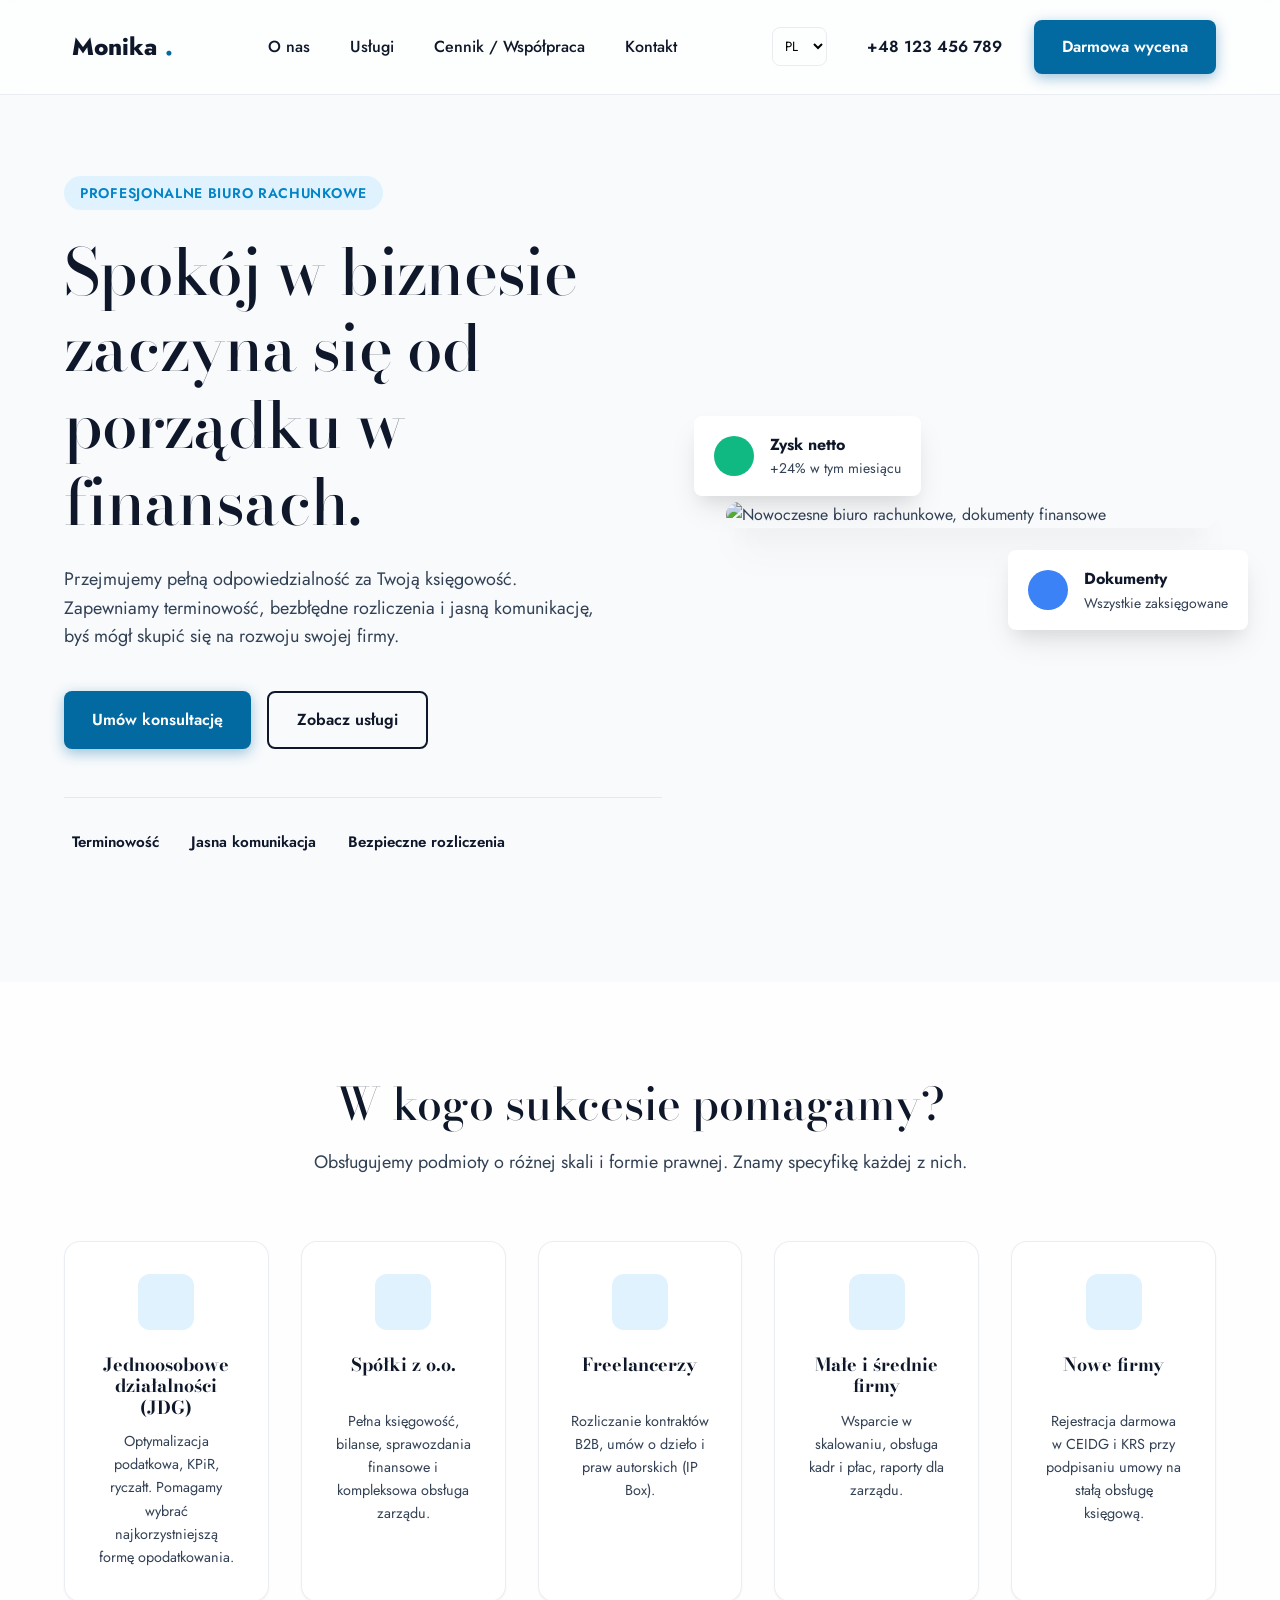
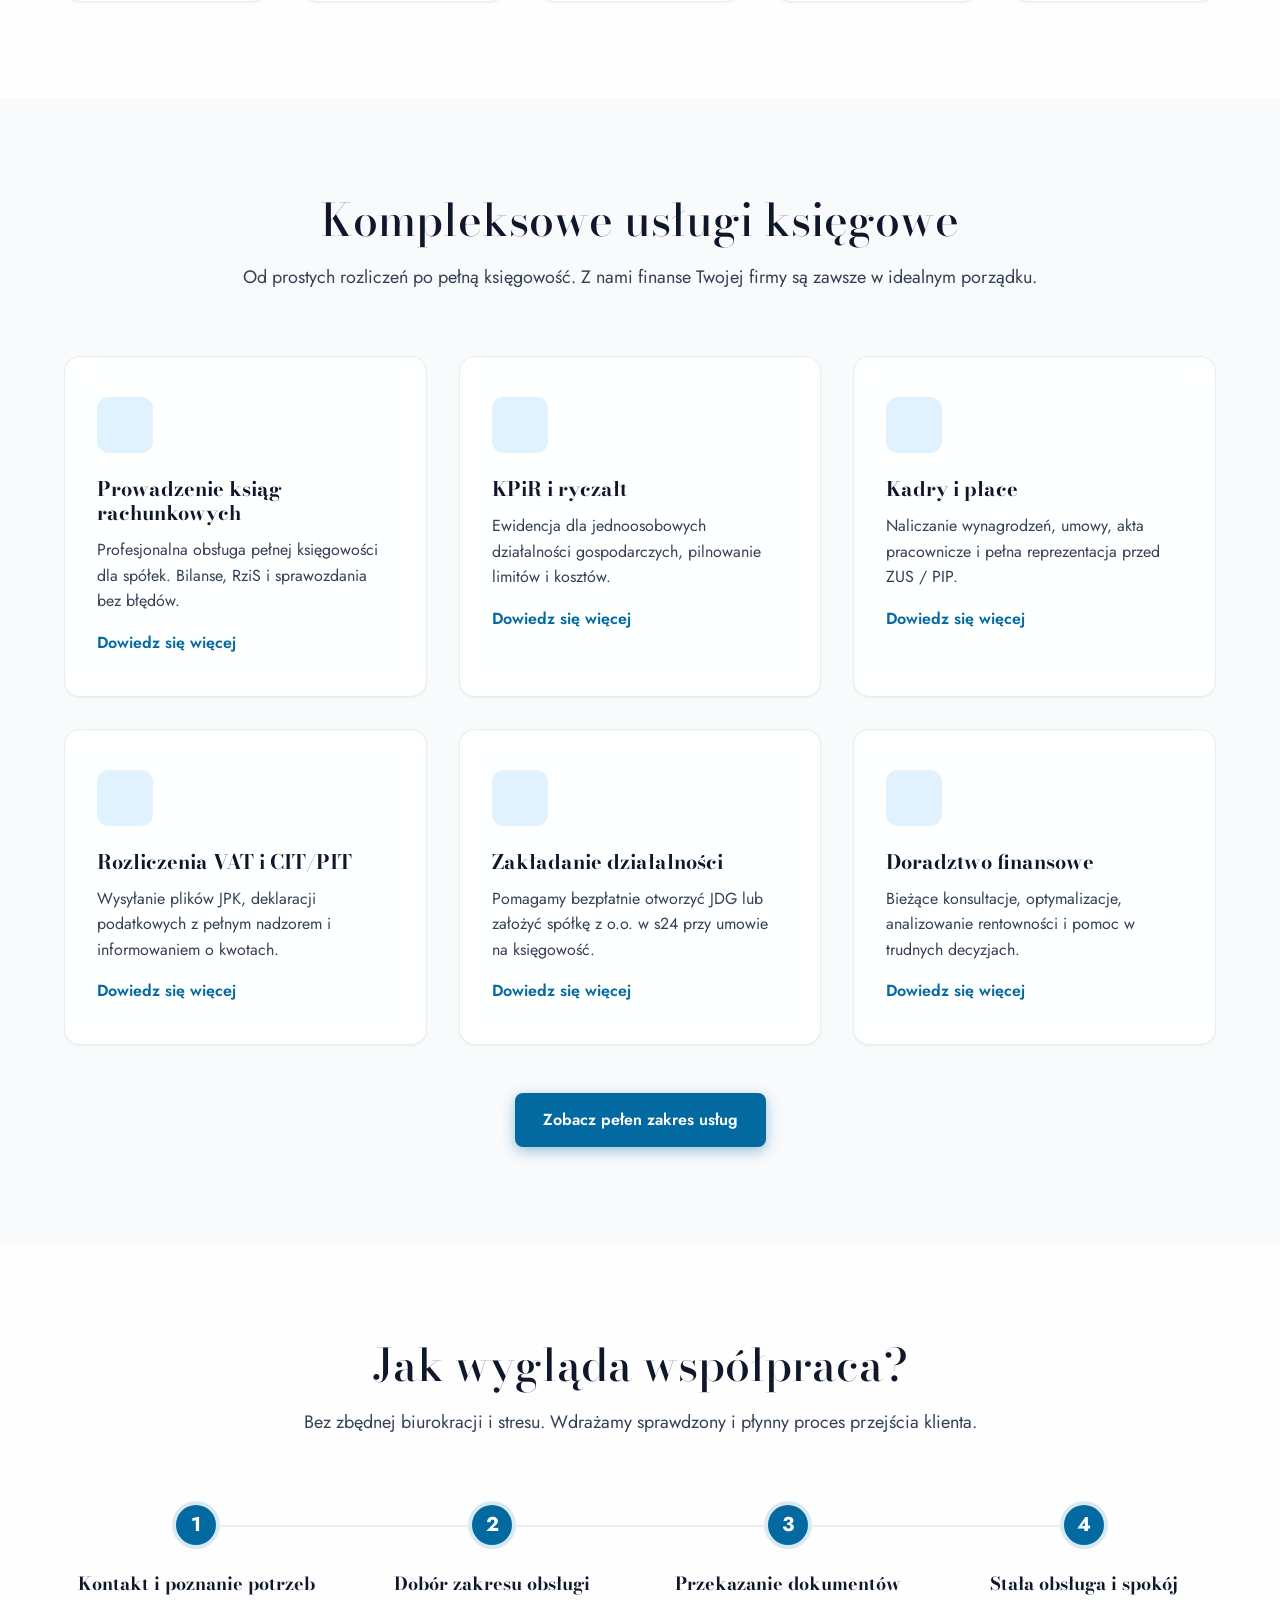
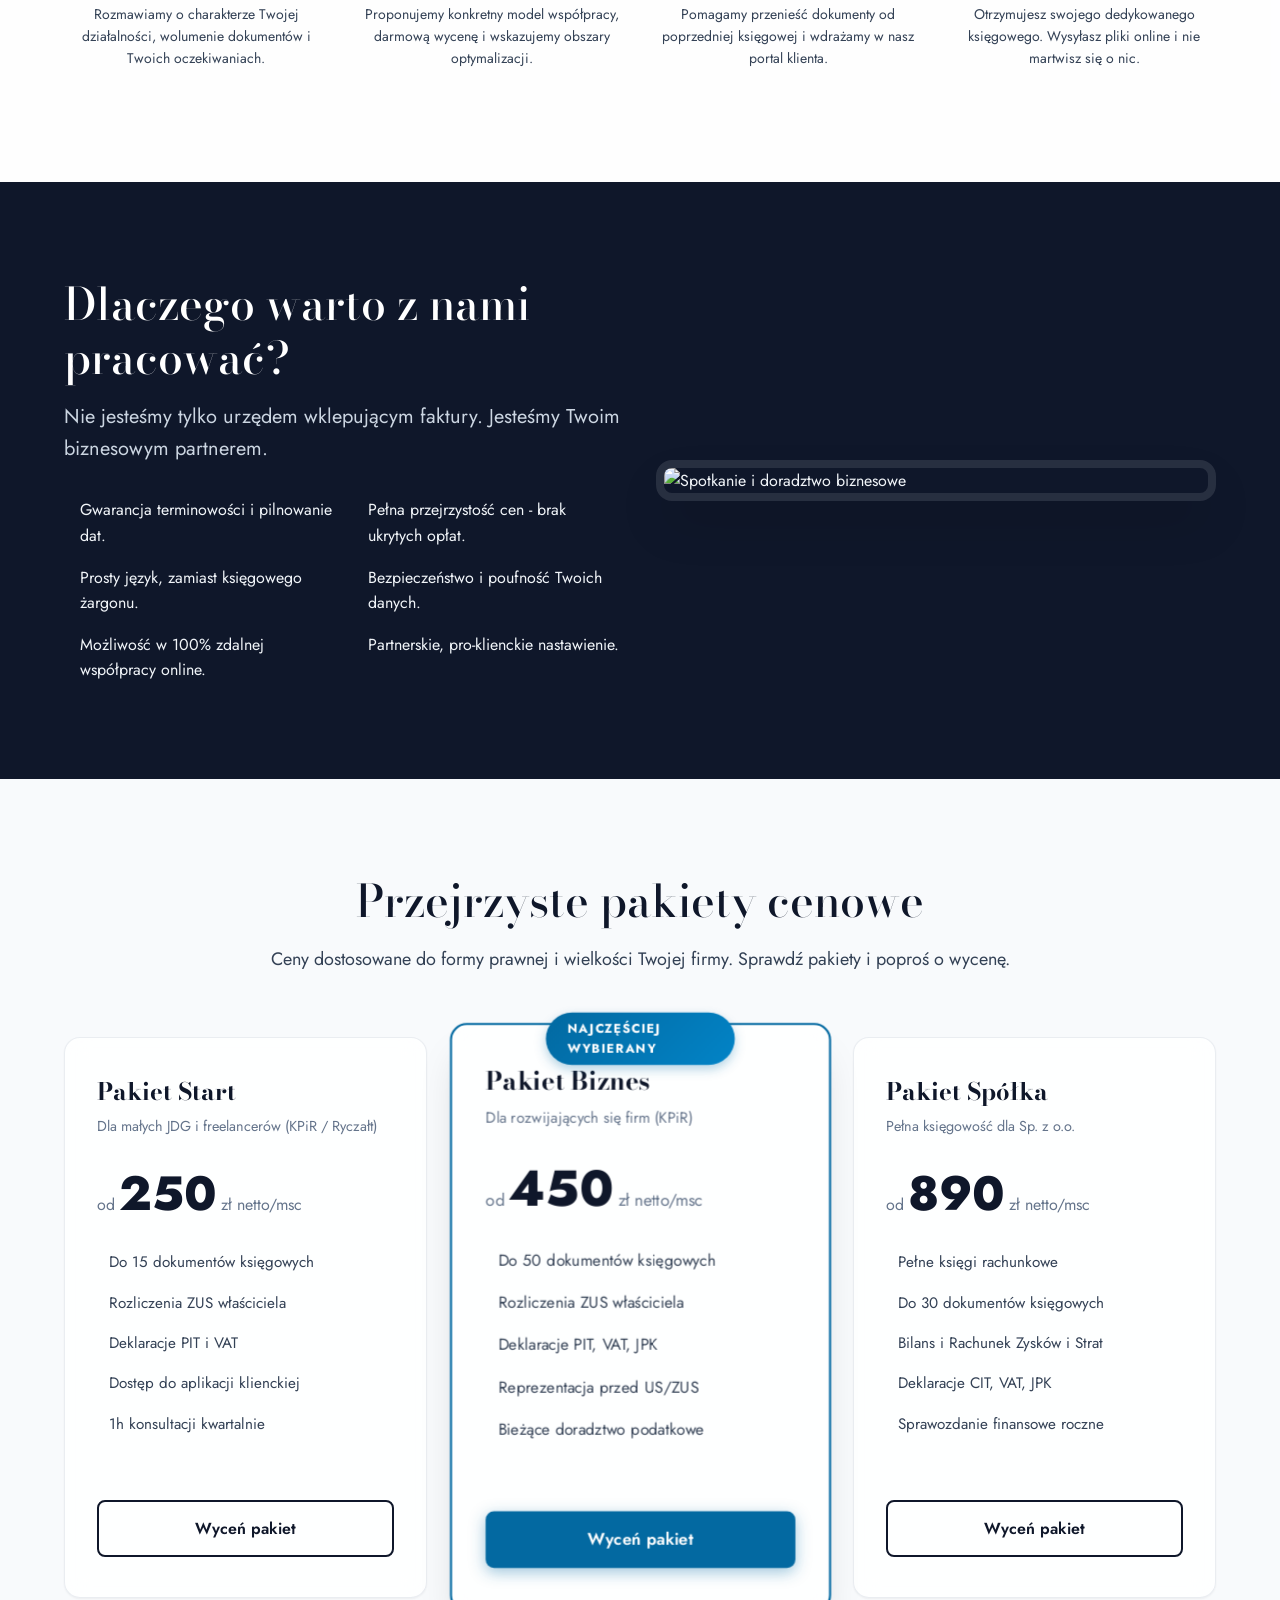
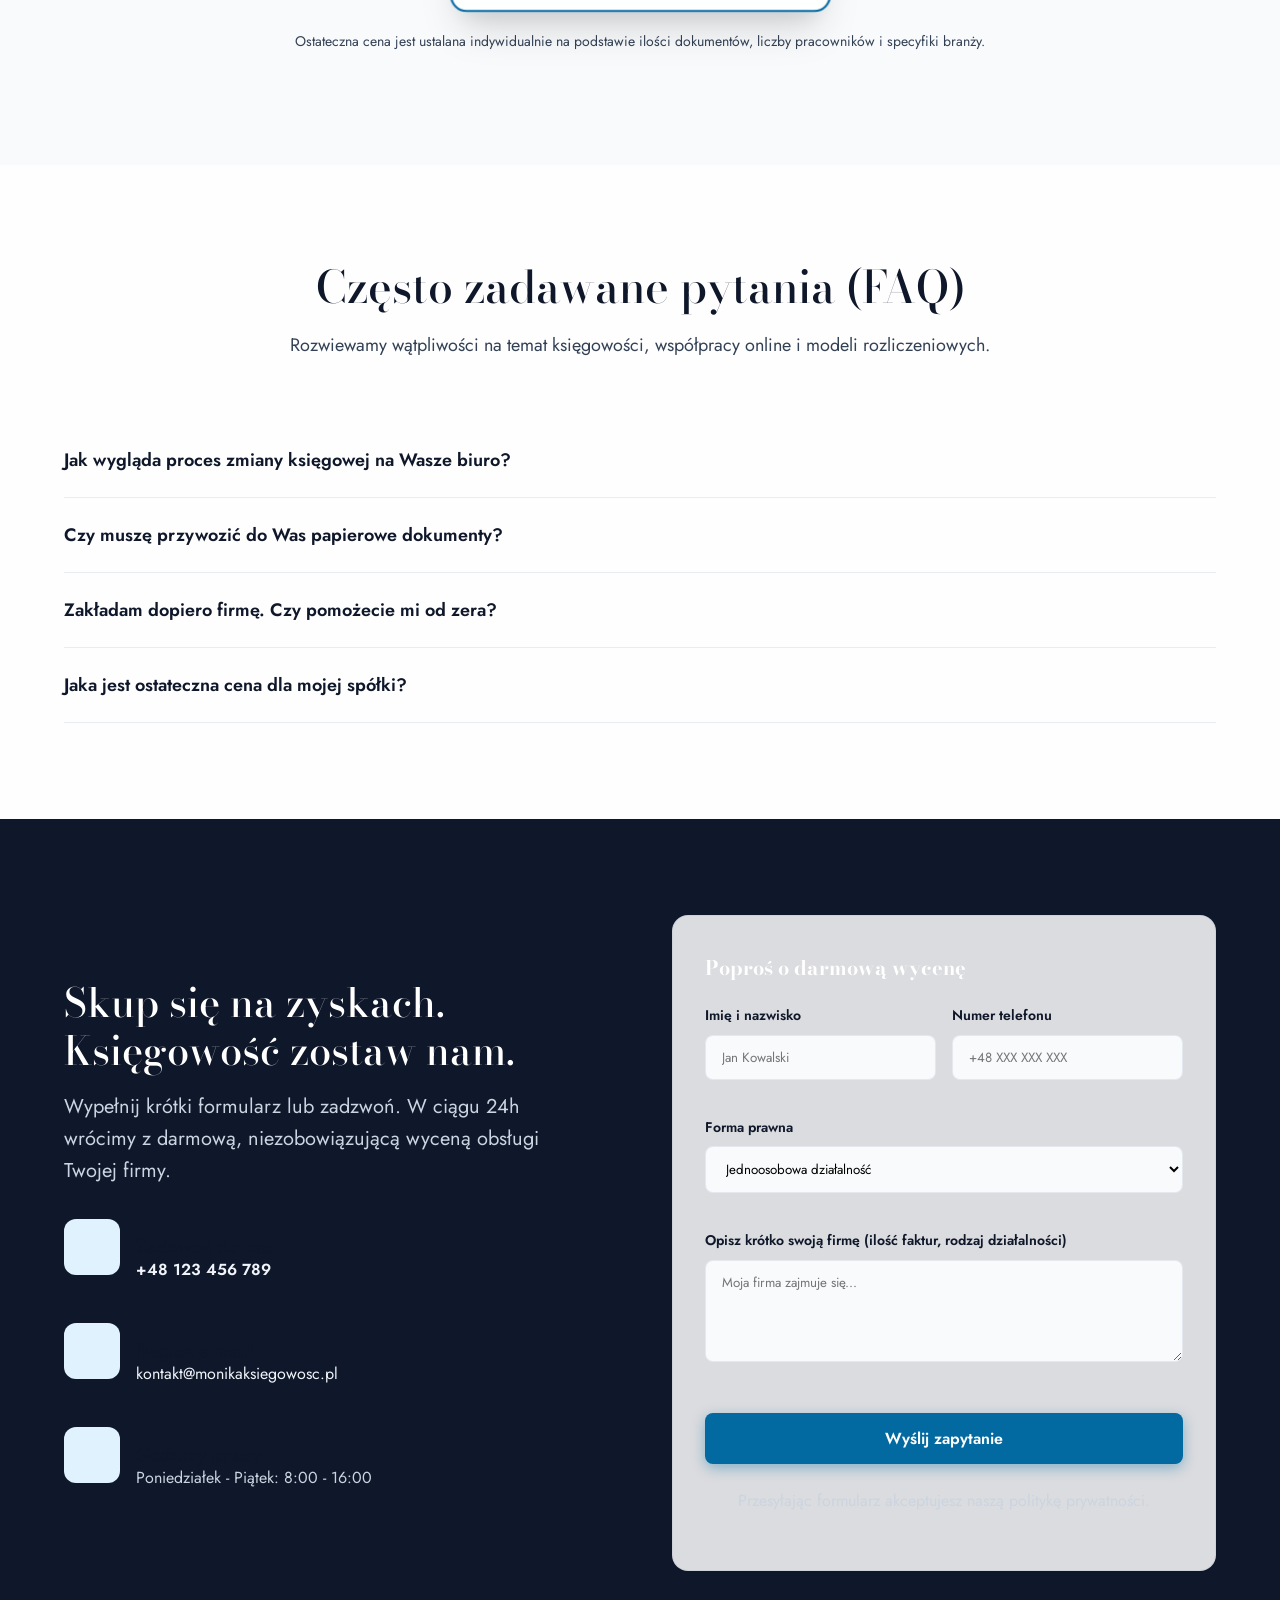
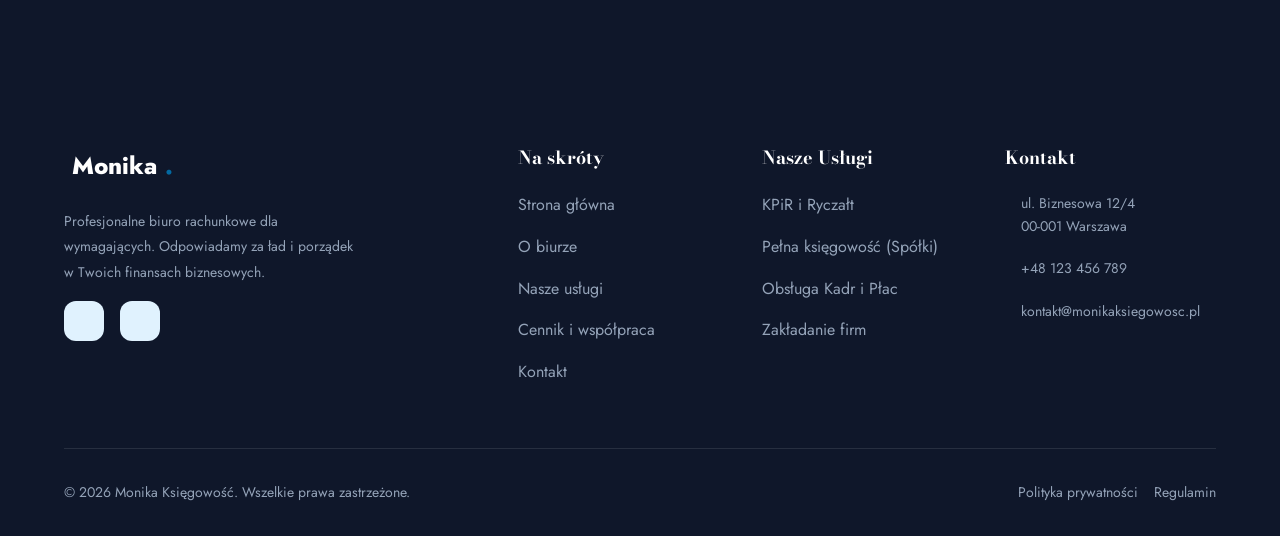
==== commit 90f37a5c: "chore: update website pages and styles" ====
--- a/index.html
+++ b/index.html
@@ -1,19 +1,24 @@
 <!DOCTYPE html>
 <html lang="pl">
+
 <head>
     <meta charset="UTF-8">
     <meta name="viewport" content="width=device-width, initial-scale=1.0">
     <title>Monika | Profesjonalne Biuro Rachunkowe</title>
-    <meta name="description" content="Nowoczesne biuro rachunkowe dla JDG, spółek z o.o. i freelancerów. Zapewniamy terminowość, bezpieczeństwo i jasną komunikację. Umów bezpłatną konsultację.">
-    <!-- Google Fonts: Inter -->
+    <meta name="description"
+        content="Nowoczesne biuro rachunkowe dla JDG, spółek z o.o. i freelancerów. Zapewniamy terminowość, bezpieczeństwo i jasną komunikację. Umów bezpłatną konsultację.">
+    <!-- Google Fonts: Bodoni Moda & Jost -->
     <link rel="preconnect" href="https://fonts.googleapis.com">
     <link rel="preconnect" href="https://fonts.gstatic.com" crossorigin>
-    <link href="https://fonts.googleapis.com/css2?family=Inter:wght@400;500;600;700;800&display=swap" rel="stylesheet">
+    <link href="https://fonts.googleapis.com/css2?family=Bodoni+Moda:wght@400;500;600;700&family=Jost:wght@300;400;500;600;700&display=swap" rel="stylesheet">
     <!-- Styles -->
     <link rel="stylesheet" href="styles.css">
+    <!-- i18n -->
+    <script src="i18n.js"></script>
     <!-- Lucide Icons -->
     <script src="https://unpkg.com/lucide@latest"></script>
 </head>
+
 <body>
 
     <!-- Header -->
@@ -23,21 +28,26 @@
                 <i data-lucide="calculator" class="text-accent"></i>
                 Monika<span>.</span>
             </a>
-            
+
             <nav class="nav-desktop">
                 <ul class="nav-links">
-                    <li><a href="o-nas.html">O nas</a></li>
-                    <li><a href="uslugi.html">Usługi</a></li>
-                    <li><a href="cennik.html">Cennik / Współpraca</a></li>
-                    <li><a href="kontakt.html">Kontakt</a></li>
+                    <li><a href="o-nas.html" data-i18n="nav_about">O nas</a></li>
+                    <li><a href="uslugi.html" data-i18n="nav_services">Usługi</a></li>
+                    <li><a href="cennik.html" data-i18n="nav_pricing">Cennik / Współpraca</a></li>
+                    <li><a href="kontakt.html" data-i18n="nav_contact">Kontakt</a></li>
                 </ul>
             </nav>
 
             <div class="header-actions">
+                <select id="lang-switch" class="form-control"
+                    style="width: auto; padding: 0.5rem; background: transparent; border-color: var(--color-border); cursor: pointer;">
+                    <option value="pl">PL</option>
+                    <option value="en">EN</option>
+                </select>
                 <a href="tel:+48123456789" class="header-phone">
                     <i data-lucide="phone"></i> +48 123 456 789
                 </a>
-                <a href="kontakt.html" class="btn btn-primary">Darmowa wycena</a>
+                <a href="kontakt.html" class="btn btn-primary" data-i18n="btn_quote">Darmowa wycena</a>
             </div>
 
             <button class="mobile-menu-toggle" aria-label="Toggle menu">
@@ -53,10 +63,10 @@
             <button class="mobile-menu-close"><i data-lucide="x"></i></button>
         </div>
         <ul class="mobile-nav-links">
-            <li><a href="o-nas.html">O nas</a></li>
-            <li><a href="uslugi.html">Usługi</a></li>
-            <li><a href="cennik.html">Cennik / Współpraca</a></li>
-            <li><a href="kontakt.html">Kontakt</a></li>
+            <li><a href="o-nas.html" data-i18n="nav_about">O nas</a></li>
+            <li><a href="uslugi.html" data-i18n="nav_services">Usługi</a></li>
+            <li><a href="cennik.html" data-i18n="nav_pricing">Cennik / Współpraca</a></li>
+            <li><a href="kontakt.html" data-i18n="nav_contact">Kontakt</a></li>
         </ul>
         <div class="mobile-menu-footer">
             <a href="tel:+48123456789" class="header-phone" style="justify-content: center; margin-bottom: 1rem;">
@@ -70,31 +80,33 @@
     <section class="hero bg-light">
         <div class="container hero-container">
             <div class="hero-content">
-                <span class="badge">Profesjonalne Biuro Rachunkowe</span>
-                <h1>Spokój w biznesie zaczyna się od porządku w finansach.</h1>
-                <p>Przejmujemy pełną odpowiedzialność za Twoją księgowość. Zapewniamy terminowość, bezbłędne rozliczenia i jasną komunikację, byś mógł skupić się na rozwoju swojej firmy.</p>
+                <span class="badge" data-i18n="hero_badge">Profesjonalne Biuro Rachunkowe</span>
+                <h1 data-i18n="hero_title">Spokój w biznesie zaczyna się od porządku w finansach.</h1>
+                <p data-i18n="hero_desc">Przejmujemy pełną odpowiedzialność za Twoją księgowość. Zapewniamy terminowość,
+                    bezbłędne rozliczenia i jasną komunikację, byś mógł skupić się na rozwoju swojej firmy.</p>
                 <div class="hero-actions">
-                    <a href="kontakt.html" class="btn btn-primary">Umów konsultację</a>
-                    <a href="uslugi.html" class="btn btn-outline">Zobacz usługi</a>
-                </div>
-                
+                    <a href="kontakt.html" class="btn btn-primary" data-i18n="hero_btn_1">Umów konsultację</a>
+                    <a href="uslugi.html" class="btn btn-outline" data-i18n="hero_btn_2">Zobacz usługi</a>
+                </div>
+
                 <div class="hero-pillars">
                     <div class="pillar">
-                        <i data-lucide="check-circle-2"></i> Terminowość
+                        <i data-lucide="check-circle-2"></i> <span data-i18n="hero_pillar_1">Terminowość</span>
                     </div>
                     <div class="pillar">
-                        <i data-lucide="message-square"></i> Jasna komunikacja
+                        <i data-lucide="message-square"></i> <span data-i18n="hero_pillar_2">Jasna komunikacja</span>
                     </div>
                     <div class="pillar">
-                        <i data-lucide="shield-check"></i> Bezpieczne rozliczenia
-                    </div>
-                </div>
-            </div>
-            
+                        <i data-lucide="shield-check"></i> <span data-i18n="hero_pillar_3">Bezpieczne rozliczenia</span>
+                    </div>
+                </div>
+            </div>
+
             <div class="hero-image">
                 <!-- Using a high quality placeholder for the accounting dashboard / business meeting aesthetic -->
-                <img src="https://images.unsplash.com/photo-1554224155-8d04cb21cd6c?ixlib=rb-4.0.3&auto=format&fit=crop&w=800&q=80" alt="Nowoczesne biuro rachunkowe, dokumenty finansowe" class="rounded-image shadow-xl">
-                
+                <img src="https://images.unsplash.com/photo-1554224155-8d04cb21cd6c?ixlib=rb-4.0.3&auto=format&fit=crop&w=800&q=80"
+                    alt="Nowoczesne biuro rachunkowe, dokumenty finansowe" class="rounded-image shadow-xl">
+
                 <div class="floating-card popup-card-1">
                     <div class="popup-icon bg-green"><i data-lucide="trending-up"></i></div>
                     <div>
@@ -102,7 +114,7 @@
                         <p class="text-sm m-0">+24% w tym miesiącu</p>
                     </div>
                 </div>
-                
+
                 <div class="floating-card popup-card-2">
                     <div class="popup-icon bg-blue"><i data-lucide="file-check"></i></div>
                     <div>
@@ -118,35 +130,39 @@
     <section class="section audience bg-white">
         <div class="container">
             <div class="section-header">
-                <h2>W kogo sukcesie pomagamy?</h2>
-                <p>Obsługujemy podmioty o różnej skali i formie prawnej. Znamy specyfikę każdej z nich.</p>
-            </div>
-            
+                <h2 data-i18n="audience_title">W kogo sukcesie pomagamy?</h2>
+                <p data-i18n="audience_desc">Obsługujemy podmioty o różnej skali i formie prawnej. Znamy specyfikę
+                    każdej z nich.</p>
+            </div>
+
             <div class="grid grid-cols-5 audience-grid">
                 <div class="audience-card card">
                     <div class="icon-wrapper"><i data-lucide="user"></i></div>
-                    <h3>Jednoosobowe <br>działalności (JDG)</h3>
-                    <p>Optymalizacja podatkowa, KPiR, ryczałt. Pomagamy wybrać najkorzystniejszą formę opodatkowania.</p>
+                    <h3 data-i18n="aud_1_title">Jednoosobowe <br>działalności (JDG)</h3>
+                    <p data-i18n="aud_1_desc">Optymalizacja podatkowa, KPiR, ryczałt. Pomagamy wybrać najkorzystniejszą
+                        formę opodatkowania.</p>
                 </div>
                 <div class="audience-card card">
                     <div class="icon-wrapper"><i data-lucide="building-2"></i></div>
-                    <h3>Spółki z o.o.</h3>
-                    <p>Pełna księgowość, bilanse, sprawozdania finansowe i kompleksowa obsługa zarządu.</p>
+                    <h3 data-i18n="aud_2_title">Spółki z o.o.</h3>
+                    <p data-i18n="aud_2_desc">Pełna księgowość, bilanse, sprawozdania finansowe i kompleksowa obsługa
+                        zarządu.</p>
                 </div>
                 <div class="audience-card card">
                     <div class="icon-wrapper"><i data-lucide="laptop"></i></div>
-                    <h3>Freelancerzy</h3>
-                    <p>Rozliczanie kontraktów B2B, umów o dzieło i praw autorskich (IP Box).</p>
+                    <h3 data-i18n="aud_3_title">Freelancerzy</h3>
+                    <p data-i18n="aud_3_desc">Rozliczanie kontraktów B2B, umów o dzieło i praw autorskich (IP Box).</p>
                 </div>
                 <div class="audience-card card">
                     <div class="icon-wrapper"><i data-lucide="briefcase"></i></div>
-                    <h3>Małe i średnie firmy</h3>
-                    <p>Wsparcie w skalowaniu, obsługa kadr i płac, raporty dla zarządu.</p>
+                    <h3 data-i18n="aud_4_title">Małe i średnie firmy</h3>
+                    <p data-i18n="aud_4_desc">Wsparcie w skalowaniu, obsługa kadr i płac, raporty dla zarządu.</p>
                 </div>
                 <div class="audience-card card">
                     <div class="icon-wrapper"><i data-lucide="rocket"></i></div>
-                    <h3>Nowe firmy</h3>
-                    <p>Rejestracja darmowa w CEIDG i KRS przy podpisaniu umowy na stałą obsługę księgową.</p>
+                    <h3 data-i18n="aud_5_title">Nowe firmy</h3>
+                    <p data-i18n="aud_5_desc">Rejestracja darmowa w CEIDG i KRS przy podpisaniu umowy na stałą obsługę
+                        księgową.</p>
                 </div>
             </div>
         </div>
@@ -157,9 +173,10 @@
         <div class="container">
             <div class="section-header">
                 <h2>Kompleksowe usługi księgowe</h2>
-                <p>Od prostych rozliczeń po pełną księgowość. Z nami finanse Twojej firmy są zawsze w idealnym porządku.</p>
-            </div>
-            
+                <p>Od prostych rozliczeń po pełną księgowość. Z nami finanse Twojej firmy są zawsze w idealnym porządku.
+                </p>
+            </div>
+
             <div class="grid grid-cols-3">
                 <a href="uslugi.html#pelna-ksiegowosc" class="service-card card hover-link">
                     <div class="icon-wrapper"><i data-lucide="book-open"></i></div>
@@ -169,7 +186,7 @@
                         Dowiedz się więcej <i data-lucide="arrow-right" class="w-4 h-4"></i>
                     </span>
                 </a>
-                
+
                 <a href="uslugi.html#kpir" class="service-card card hover-link">
                     <div class="icon-wrapper"><i data-lucide="calculator"></i></div>
                     <h3>KPiR i ryczałt</h3>
@@ -178,7 +195,7 @@
                         Dowiedz się więcej <i data-lucide="arrow-right" class="w-4 h-4"></i>
                     </span>
                 </a>
-                
+
                 <a href="uslugi.html#kadry" class="service-card card hover-link">
                     <div class="icon-wrapper"><i data-lucide="users"></i></div>
                     <h3>Kadry i płace</h3>
@@ -187,7 +204,7 @@
                         Dowiedz się więcej <i data-lucide="arrow-right" class="w-4 h-4"></i>
                     </span>
                 </a>
-                
+
                 <a href="uslugi.html#vat-cit" class="service-card card hover-link">
                     <div class="icon-wrapper"><i data-lucide="file-spreadsheet"></i></div>
                     <h3>Rozliczenia VAT i CIT/PIT</h3>
@@ -196,7 +213,7 @@
                         Dowiedz się więcej <i data-lucide="arrow-right" class="w-4 h-4"></i>
                     </span>
                 </a>
-                
+
                 <a href="uslugi.html#zakladanie" class="service-card card hover-link">
                     <div class="icon-wrapper"><i data-lucide="building"></i></div>
                     <h3>Zakładanie działalności</h3>
@@ -205,7 +222,7 @@
                         Dowiedz się więcej <i data-lucide="arrow-right" class="w-4 h-4"></i>
                     </span>
                 </a>
-                
+
                 <a href="uslugi.html#doradztwo" class="service-card card hover-link">
                     <div class="icon-wrapper"><i data-lucide="line-chart"></i></div>
                     <h3>Doradztwo finansowe</h3>
@@ -215,7 +232,7 @@
                     </span>
                 </a>
             </div>
-            
+
             <div class="text-center mt-12">
                 <a href="uslugi.html" class="btn btn-primary">Zobacz pełen zakres usług</a>
             </div>
@@ -229,27 +246,31 @@
                 <h2>Jak wygląda współpraca?</h2>
                 <p>Bez zbędnej biurokracji i stresu. Wdrażamy sprawdzony i płynny proces przejścia klienta.</p>
             </div>
-            
+
             <div class="process-steps grid grid-cols-4">
                 <div class="step text-center">
                     <div class="step-number">1</div>
                     <h4>Kontakt i poznanie potrzeb</h4>
-                    <p class="text-sm">Rozmawiamy o charakterze Twojej działalności, wolumenie dokumentów i Twoich oczekiwaniach.</p>
+                    <p class="text-sm">Rozmawiamy o charakterze Twojej działalności, wolumenie dokumentów i Twoich
+                        oczekiwaniach.</p>
                 </div>
                 <div class="step text-center">
                     <div class="step-number">2</div>
                     <h4>Dobór zakresu obsługi</h4>
-                    <p class="text-sm">Proponujemy konkretny model współpracy, darmową wycenę i wskazujemy obszary optymalizacji.</p>
+                    <p class="text-sm">Proponujemy konkretny model współpracy, darmową wycenę i wskazujemy obszary
+                        optymalizacji.</p>
                 </div>
                 <div class="step text-center">
                     <div class="step-number">3</div>
                     <h4>Przekazanie dokumentów</h4>
-                    <p class="text-sm">Pomagamy przenieść dokumenty od poprzedniej księgowej i wdrażamy w nasz portal klienta.</p>
+                    <p class="text-sm">Pomagamy przenieść dokumenty od poprzedniej księgowej i wdrażamy w nasz portal
+                        klienta.</p>
                 </div>
                 <div class="step text-center">
                     <div class="step-number">4</div>
                     <h4>Stała obsługa i spokój</h4>
-                    <p class="text-sm">Otrzymujesz swojego dedykowanego księgowego. Wysyłasz pliki online i nie martwisz się o nic.</p>
+                    <p class="text-sm">Otrzymujesz swojego dedykowanego księgowego. Wysyłasz pliki online i nie martwisz
+                        się o nic.</p>
                 </div>
             </div>
         </div>
@@ -261,19 +282,23 @@
             <div class="grid grid-cols-2 items-center gap-lg">
                 <div class="advantages-content">
                     <h2>Dlaczego warto z nami pracować?</h2>
-                    <p class="text-xl mb-8">Nie jesteśmy tylko urzędem wklepującym faktury. Jesteśmy Twoim biznesowym partnerem.</p>
-                    
+                    <p class="text-xl mb-8">Nie jesteśmy tylko urzędem wklepującym faktury. Jesteśmy Twoim biznesowym
+                        partnerem.</p>
+
                     <ul class="advantages-list grid grid-cols-2 gap-4">
                         <li><i data-lucide="clock"></i> <span>Gwarancja terminowości i pilnowanie dat.</span></li>
-                        <li><i data-lucide="search"></i> <span>Pełna przejrzystość cen - brak ukrytych opłat.</span></li>
-                        <li><i data-lucide="message-circle"></i> <span>Prosty język, zamiast księgowego żargonu.</span></li>
+                        <li><i data-lucide="search"></i> <span>Pełna przejrzystość cen - brak ukrytych opłat.</span>
+                        </li>
+                        <li><i data-lucide="message-circle"></i> <span>Prosty język, zamiast księgowego żargonu.</span>
+                        </li>
                         <li><i data-lucide="lock"></i> <span>Bezpieczeństwo i poufność Twoich danych.</span></li>
                         <li><i data-lucide="globe"></i> <span>Możliwość w 100% zdalnej współpracy online.</span></li>
                         <li><i data-lucide="handshake"></i> <span>Partnerskie, pro-klienckie nastawienie.</span></li>
                     </ul>
                 </div>
                 <div class="advantages-image">
-                    <img src="https://images.unsplash.com/photo-1600880292203-757bb62b4baf?ixlib=rb-4.0.3&auto=format&fit=crop&w=800&q=80" alt="Spotkanie i doradztwo biznesowe" class="rounded-image shadow-2xl border-white">
+                    <img src="https://images.unsplash.com/photo-1600880292203-757bb62b4baf?ixlib=rb-4.0.3&auto=format&fit=crop&w=800&q=80"
+                        alt="Spotkanie i doradztwo biznesowe" class="rounded-image shadow-2xl border-white">
                 </div>
             </div>
         </div>
@@ -286,7 +311,7 @@
                 <h2>Przejrzyste pakiety cenowe</h2>
                 <p>Ceny dostosowane do formy prawnej i wielkości Twojej firmy. Sprawdź pakiety i poproś o wycenę.</p>
             </div>
-            
+
             <div class="grid grid-cols-3 pricing-grid">
                 <!-- Pakiet Start -->
                 <div class="pricing-card card flex-col justify-between">
@@ -308,7 +333,7 @@
                     </div>
                     <a href="cennik.html" class="btn btn-outline mt-8 w-full">Wyceń pakiet</a>
                 </div>
-                
+
                 <!-- Pakiet Biznes -->
                 <div class="pricing-card card popular flex-col justify-between">
                     <div class="popular-badge">Najczęściej wybierany</div>
@@ -330,7 +355,7 @@
                     </div>
                     <a href="cennik.html" class="btn btn-primary mt-8 w-full">Wyceń pakiet</a>
                 </div>
-                
+
                 <!-- Pakiet Spółka -->
                 <div class="pricing-card card flex-col justify-between">
                     <div>
@@ -352,7 +377,8 @@
                     <a href="cennik.html" class="btn btn-outline mt-8 w-full">Wyceń pakiet</a>
                 </div>
             </div>
-            <p class="text-center text-sm text-text-light mt-8">Ostateczna cena jest ustalana indywidualnie na podstawie ilości dokumentów, liczby pracowników i specyfiki branży.</p>
+            <p class="text-center text-sm text-text-light mt-8">Ostateczna cena jest ustalana indywidualnie na podstawie
+                ilości dokumentów, liczby pracowników i specyfiki branży.</p>
         </div>
     </section>
 
@@ -363,7 +389,7 @@
                 <h2>Często zadawane pytania (FAQ)</h2>
                 <p>Rozwiewamy wątpliwości na temat księgowości, współpracy online i modeli rozliczeniowych.</p>
             </div>
-            
+
             <div class="faq-container max-w-3xl mx-auto">
                 <div class="faq-item">
                     <button class="faq-question">
@@ -371,7 +397,10 @@
                         <i data-lucide="chevron-down" class="faq-icon"></i>
                     </button>
                     <div class="faq-answer">
-                        <p>Zmiana biura jest bardzo prosta. Podpisujemy umowę z odroczonym terminem rozpoczęcia. Kontaktujemy się z Twoją poprzednią księgową (za Twoją zgodą), pobieramy niezbędne dokumenty, salda obrotów i historie, i od wybranego miesiąca płynnie przejmujemy Twoje sprawy. Ty o nic nie musisz się martwić.</p>
+                        <p>Zmiana biura jest bardzo prosta. Podpisujemy umowę z odroczonym terminem rozpoczęcia.
+                            Kontaktujemy się z Twoją poprzednią księgową (za Twoją zgodą), pobieramy niezbędne
+                            dokumenty, salda obrotów i historie, i od wybranego miesiąca płynnie przejmujemy Twoje
+                            sprawy. Ty o nic nie musisz się martwić.</p>
                     </div>
                 </div>
                 <div class="faq-item">
@@ -380,7 +409,10 @@
                         <i data-lucide="chevron-down" class="faq-icon"></i>
                     </button>
                     <div class="faq-answer">
-                        <p>Absolutnie nie! Pracujemy na w 100% elektronicznym obiegu dokumentów. Uporządkowane faktury i wyciągi bankowe po prostu wysyłasz nam do wyznaczonego folderu (lub aplikacji). Naturalnie, dla klientów preferujących papier, mamy też możliwość dostarczania ich do naszego biura kurierem, paczkomatem lub osobiście.</p>
+                        <p>Absolutnie nie! Pracujemy na w 100% elektronicznym obiegu dokumentów. Uporządkowane faktury i
+                            wyciągi bankowe po prostu wysyłasz nam do wyznaczonego folderu (lub aplikacji). Naturalnie,
+                            dla klientów preferujących papier, mamy też możliwość dostarczania ich do naszego biura
+                            kurierem, paczkomatem lub osobiście.</p>
                     </div>
                 </div>
                 <div class="faq-item">
@@ -389,7 +421,9 @@
                         <i data-lucide="chevron-down" class="faq-icon"></i>
                     </button>
                     <div class="faq-answer">
-                        <p>Oczywiście. Posiadamy darmową usługę "Zostań Przedsiębiorcą" dla klientów związujących się z nami umową księgową. Pomagamy wybrać formę opodatkowania, formę prawną, składamy w Twoim imieniu wniosek do CEIDG, zgłaszamy Cię do VAT i ZUS.</p>
+                        <p>Oczywiście. Posiadamy darmową usługę "Zostań Przedsiębiorcą" dla klientów związujących się z
+                            nami umową księgową. Pomagamy wybrać formę opodatkowania, formę prawną, składamy w Twoim
+                            imieniu wniosek do CEIDG, zgłaszamy Cię do VAT i ZUS.</p>
                     </div>
                 </div>
                 <div class="faq-item">
@@ -398,7 +432,10 @@
                         <i data-lucide="chevron-down" class="faq-icon"></i>
                     </button>
                     <div class="faq-answer">
-                        <p>Cena zależy od faktycznej liczby dokumentów i skomplikowania księgowań (import, eksport, kasy fiskalne, liczba transakcji bankowych). Zawsze przed podpisaniem umowy przedstawiamy symulację kosztów, aby z góry było wiadomo, w którym przedziale cenowym znajdzie się usługa w danym miesiącu. Nie mamy ukrytych opłat za segregację itp.</p>
+                        <p>Cena zależy od faktycznej liczby dokumentów i skomplikowania księgowań (import, eksport, kasy
+                            fiskalne, liczba transakcji bankowych). Zawsze przed podpisaniem umowy przedstawiamy
+                            symulację kosztów, aby z góry było wiadomo, w którym przedziale cenowym znajdzie się usługa
+                            w danym miesiącu. Nie mamy ukrytych opłat za segregację itp.</p>
                     </div>
                 </div>
             </div>
@@ -411,21 +448,24 @@
             <div class="grid grid-cols-2 gap-xl items-center">
                 <div class="contact-info pr-8">
                     <h2 class="text-4xl">Skup się na zyskach.<br>Księgowość zostaw nam.</h2>
-                    <p class="text-xl mt-4 mb-8 text-slate-300">Wypełnij krótki formularz lub zadzwoń. W ciągu 24h wrócimy z darmową, niezobowiązującą wyceną obsługi Twojej firmy.</p>
-                    
+                    <p class="text-xl mt-4 mb-8 text-slate-300">Wypełnij krótki formularz lub zadzwoń. W ciągu 24h
+                        wrócimy z darmową, niezobowiązującą wyceną obsługi Twojej firmy.</p>
+
                     <div class="contact-methods">
                         <div class="flex items-center gap-4 mb-6">
                             <div class="icon-wrapper bg-slate-800 text-teal-400 mb-0"><i data-lucide="phone"></i></div>
                             <div>
                                 <h4 class="m-0 text-white">Zadzwoń do nas</h4>
-                                <a href="tel:+48123456789" class="text-slate-300 hover:text-white text-lg font-semibold">+48 123 456 789</a>
+                                <a href="tel:+48123456789"
+                                    class="text-slate-300 hover:text-white text-lg font-semibold">+48 123 456 789</a>
                             </div>
                         </div>
                         <div class="flex items-center gap-4 mb-6">
                             <div class="icon-wrapper bg-slate-800 text-teal-400 mb-0"><i data-lucide="mail"></i></div>
                             <div>
                                 <h4 class="m-0 text-white">Napisz e-mail</h4>
-                                <a href="mailto:kontakt@monikaksiegowosc.pl" class="text-slate-300 hover:text-white">kontakt@monikaksiegowosc.pl</a>
+                                <a href="mailto:kontakt@monikaksiegowosc.pl"
+                                    class="text-slate-300 hover:text-white">kontakt@monikaksiegowosc.pl</a>
                             </div>
                         </div>
                         <div class="flex items-center gap-4">
@@ -437,7 +477,7 @@
                         </div>
                     </div>
                 </div>
-                
+
                 <div class="contact-form-card card">
                     <h3 class="mb-6">Poproś o darmową wycenę</h3>
                     <form action="#" method="POST" class="grid gap-4">
@@ -448,10 +488,11 @@
                             </div>
                             <div>
                                 <label for="phone" class="form-label">Numer telefonu</label>
-                                <input type="tel" id="phone" class="form-control" placeholder="+48 XXX XXX XXX" required>
+                                <input type="tel" id="phone" class="form-control" placeholder="+48 XXX XXX XXX"
+                                    required>
                             </div>
                         </div>
-                        
+
                         <div class="form-group">
                             <label for="company_type" class="form-label">Forma prawna</label>
                             <select id="company_type" class="form-control">
@@ -461,14 +502,17 @@
                                 <option value="inna">Inna</option>
                             </select>
                         </div>
-                        
+
                         <div class="form-group">
-                            <label for="message" class="form-label">Opisz krótko swoją firmę (ilość faktur, rodzaj działalności)</label>
-                            <textarea id="message" rows="4" class="form-control" placeholder="Moja firma zajmuje się..." required></textarea>
-                        </div>
-                        
+                            <label for="message" class="form-label">Opisz krótko swoją firmę (ilość faktur, rodzaj
+                                działalności)</label>
+                            <textarea id="message" rows="4" class="form-control" placeholder="Moja firma zajmuje się..."
+                                required></textarea>
+                        </div>
+
                         <button type="submit" class="btn btn-primary w-full mt-2">Wyślij zapytanie</button>
-                        <p class="text-xs text-text-light text-center mt-2">Przesyłając formularz akceptujesz naszą politykę prywatności.</p>
+                        <p class="text-xs text-text-light text-center mt-2">Przesyłając formularz akceptujesz naszą
+                            politykę prywatności.</p>
                     </form>
                 </div>
             </div>
@@ -484,22 +528,29 @@
                         <i data-lucide="calculator"></i>
                         Monika<span>.</span>
                     </a>
-                    <p class="text-sm">Profesjonalne biuro rachunkowe dla wymagających. Odpowiadamy za ład i porządek w Twoich finansach biznesowych.</p>
-                </div>
-                
+                    <p class="text-sm" data-i18n="footer_desc">Profesjonalne biuro rachunkowe dla wymagających.
+                        Odpowiadamy za ład i porządek w Twoich finansach biznesowych.</p>
+                    <div class="flex gap-4 mt-6">
+                        <a href="#" aria-label="LinkedIn" class="icon-wrapper text-white bg-white/10"
+                            style="width:2.5rem; height:2.5rem;"><i data-lucide="linkedin" class="w-4 h-4"></i></a>
+                        <a href="#" aria-label="Facebook" class="icon-wrapper text-white bg-white/10"
+                            style="width:2.5rem; height:2.5rem;"><i data-lucide="facebook" class="w-4 h-4"></i></a>
+                    </div>
+                </div>
+
                 <div class="footer-col">
-                    <h4>Na skróty</h4>
+                    <h4 data-i18n="footer_links">Na skróty</h4>
                     <div class="footer-links">
                         <a href="index.html">Strona główna</a>
-                        <a href="o-nas.html">O biurze</a>
-                        <a href="uslugi.html">Nasze usługi</a>
-                        <a href="cennik.html">Cennik i współpraca</a>
-                        <a href="kontakt.html">Kontakt</a>
-                    </div>
-                </div>
-                
+                        <a href="o-nas.html" data-i18n="nav_about">O biurze</a>
+                        <a href="uslugi.html" data-i18n="nav_services">Nasze usługi</a>
+                        <a href="cennik.html" data-i18n="nav_pricing">Cennik i współpraca</a>
+                        <a href="kontakt.html" data-i18n="nav_contact">Kontakt</a>
+                    </div>
+                </div>
+
                 <div class="footer-col">
-                    <h4>Nasze Usługi</h4>
+                    <h4 data-i18n="footer_services">Nasze Usługi</h4>
                     <div class="footer-links">
                         <a href="uslugi.html#kpir">KPiR i Ryczałt</a>
                         <a href="uslugi.html#pelna-ksiegowosc">Pełna księgowość (Spółki)</a>
@@ -507,9 +558,9 @@
                         <a href="uslugi.html#zakladanie">Zakładanie firm</a>
                     </div>
                 </div>
-                
+
                 <div class="footer-col">
-                    <h4>Kontakt</h4>
+                    <h4 data-i18n="footer_contact">Kontakt</h4>
                     <div class="footer-contact-item">
                         <i data-lucide="map-pin"></i>
                         <span class="text-sm">ul. Biznesowa 12/4<br>00-001 Warszawa</span>
@@ -524,12 +575,13 @@
                     </div>
                 </div>
             </div>
-            
+
             <div class="footer-bottom">
-                <p class="text-sm m-0">&copy; 2026 Monika Księgowość. Wszelkie prawa zastrzeżone.</p>
+                <p class="text-sm m-0" data-i18n="footer_copy">&copy; 2026 Monika Księgowość. Wszelkie prawa
+                    zastrzeżone.</p>
                 <div class="footer-legal text-sm flex gap-4">
-                    <a href="#">Polityka prywatności</a>
-                    <a href="#">Regulamin</a>
+                    <a href="#" data-i18n="footer_privacy">Polityka prywatności</a>
+                    <a href="#" data-i18n="footer_terms">Regulamin</a>
                 </div>
             </div>
         </div>
@@ -541,4 +593,5 @@
     </script>
     <script src="scripts.js"></script>
 </body>
-</html>
+
+</html>
--- a/styles.css
+++ b/styles.css
@@ -1,29 +1,45 @@
 :root {
-    /* Colors */
-    --color-primary: #0a192f;
-    --color-primary-light: #112240;
-    --color-accent: #0d9488;
-    --color-accent-hover: #0f766e;
-    --color-accent-light: #ccfbf1;
-    --color-bg: #f8fafc;
-    --color-surface: #ffffff;
+    /* Colors - Corporate Enterprise Gateway */
+    --color-primary: #0F172A;
+    /* Slate 900 */
+    --color-primary-light: #334155;
+    /* Slate 700 */
+    --color-primary-dark: #020617;
+    /* Slate 950 */
+    --color-accent: #0369A1;
+    /* Sky 700 */
+    --color-accent-hover: #0284C7;
+    /* Sky 600 */
+    --color-accent-light: #E0F2FE;
+    /* Sky 100 */
+    --color-bg: #F8FAFC;
+    /* Slate 50 */
+    --color-surface: rgba(255, 255, 255, 0.85);
+    /* Glassmorphism */
     --color-text: #334155;
-    --color-text-dark: #0f172a;
-    --color-text-light: #94a3b8;
-    --color-border: #e2e8f0;
+    /* Slate 700 */
+    --color-text-dark: #0F172A;
+    /* Slate 900 */
+    --color-text-light: #64748B;
+    /* Slate 500 */
+    --color-border: rgba(148, 163, 184, 0.2);
 
     /* Typography */
-    --font-family: 'Inter', system-ui, -apple-system, sans-serif;
-
-    /* Shadows */
+    --font-family: 'Jost', system-ui, -apple-system, sans-serif;
+    --font-heading: 'Bodoni Moda', serif;
+
+    /* Shadows - Enhanced for depth */
     --shadow-sm: 0 1px 2px 0 rgb(0 0 0 / 0.05);
     --shadow-md: 0 4px 6px -1px rgb(0 0 0 / 0.1), 0 2px 4px -2px rgb(0 0 0 / 0.1);
-    --shadow-lg: 0 10px 15px -3px rgb(0 0 0 / 0.1), 0 4px 6px -4px rgb(0 0 0 / 0.1);
-    --shadow-xl: 0 20px 25px -5px rgb(0 0 0 / 0.1), 0 10px 10px -5px rgb(0 0 0 / 0.04);
+    --shadow-lg: 0 15px 30px -5px rgb(0 0 0 / 0.1), 0 10px 15px -5px rgb(0 0 0 / 0.05);
+    --shadow-xl: 0 25px 40px -10px rgb(0 0 0 / 0.15), 0 15px 20px -10px rgb(0 0 0 / 0.08);
+
+    /* Effects */
+    --blur-md: blur(12px);
 
     /* Transitions */
-    --transition-fast: 0.15s ease-in-out;
-    --transition-normal: 0.3s ease-in-out;
+    --transition-fast: 0.2s cubic-bezier(0.4, 0, 0.2, 1);
+    --transition-normal: 0.3s cubic-bezier(0.4, 0, 0.2, 1);
 
     /* Spaces & Sizes */
     --container-max: 1200px;
@@ -193,19 +209,22 @@
 h4,
 h5,
 h6 {
+    font-family: var(--font-heading);
     color: var(--color-text-dark);
     font-weight: 700;
     line-height: 1.2;
 }
 
 h1 {
-    font-size: clamp(2.5rem, 5vw, 4rem);
-    letter-spacing: -0.02em;
+    font-size: clamp(2.75rem, 5vw, 4.5rem);
+    letter-spacing: -0.01em;
+    font-weight: 500;
 }
 
 h2 {
-    font-size: clamp(2rem, 3vw, 2.5rem);
+    font-size: clamp(2.25rem, 3.5vw, 3rem);
     margin-bottom: 1rem;
+    font-weight: 500;
 }
 
 h3 {
@@ -366,12 +385,13 @@
 .btn-primary {
     background-color: var(--color-accent);
     color: white;
+    box-shadow: 0 4px 14px 0 rgba(3, 105, 161, 0.39);
 }
 
 .btn-primary:hover {
     background-color: var(--color-accent-hover);
     transform: translateY(-2px);
-    box-shadow: var(--shadow-md);
+    box-shadow: 0 6px 20px rgba(3, 105, 161, 0.4);
     color: white;
 }
 
@@ -388,6 +408,8 @@
 
 .card {
     background-color: var(--color-surface);
+    backdrop-filter: var(--blur-md);
+    -webkit-backdrop-filter: var(--blur-md);
     border-radius: var(--border-radius-lg);
     padding: 2.5rem 2rem;
     box-shadow: var(--shadow-sm);
@@ -399,6 +421,7 @@
 .card:hover {
     transform: translateY(-5px);
     box-shadow: var(--shadow-lg);
+    border-color: var(--color-accent);
 }
 
 .badge {
@@ -408,7 +431,9 @@
     color: var(--color-accent-hover);
     border-radius: 9999px;
     font-size: 0.875rem;
-    font-weight: 700;
+    font-weight: 600;
+    letter-spacing: 0.05em;
+    text-transform: uppercase;
     margin-bottom: 1.5rem;
 }
 
@@ -435,11 +460,13 @@
     top: 0;
     left: 0;
     right: 0;
-    background-color: var(--color-surface);
+    background-color: rgba(255, 255, 255, 0.7);
+    backdrop-filter: var(--blur-md);
+    -webkit-backdrop-filter: var(--blur-md);
     padding: 1.25rem 0;
     z-index: 1000;
     transition: all var(--transition-normal);
-    box-shadow: var(--shadow-sm);
+    border-bottom: 1px solid var(--color-border);
 }
 
 .header.scrolled {
@@ -539,10 +566,9 @@
     z-index: 2000;
     padding: 2rem;
     display: flex;
-    flex-col;
+    flex-direction: column;
     box-shadow: var(--shadow-xl);
     transition: right 0.4s cubic-bezier(0.1, 0.7, 0.1, 1);
-    flex-direction: column;
 }
 
 .mobile-menu.active {
@@ -653,6 +679,13 @@
     align-items: center;
     gap: 1rem;
     animation: float 6s ease-in-out infinite;
+    transition: transform var(--transition-normal), box-shadow var(--transition-normal);
+}
+
+.floating-card:hover {
+    transform: scale(1.05) translateY(-5px);
+    box-shadow: var(--shadow-xl);
+    animation-play-state: paused;
 }
 
 .popup-card-1 {
@@ -867,14 +900,15 @@
     top: -12px;
     left: 50%;
     transform: translateX(-50%);
-    background-color: var(--color-accent);
+    background: linear-gradient(135deg, var(--color-accent), var(--color-accent-hover));
     color: white;
-    padding: 0.25rem 1rem;
+    padding: 0.35rem 1.25rem;
     border-radius: 9999px;
-    font-size: 0.8rem;
+    font-size: 0.75rem;
     font-weight: 700;
     text-transform: uppercase;
-    letter-spacing: 0.05em;
+    letter-spacing: 0.1em;
+    box-shadow: 0 4px 10px rgba(3, 105, 161, 0.3);
 }
 
 @media (max-width: 1023px) {
@@ -1001,7 +1035,11 @@
 }
 
 .footer-links a:hover {
-    color: var(--color-accent);
+    color: white;
+    transform: translateX(4px);
+}
+.footer-links a {
+    transition: all var(--transition-fast);
 }
 
 .footer-contact-item {
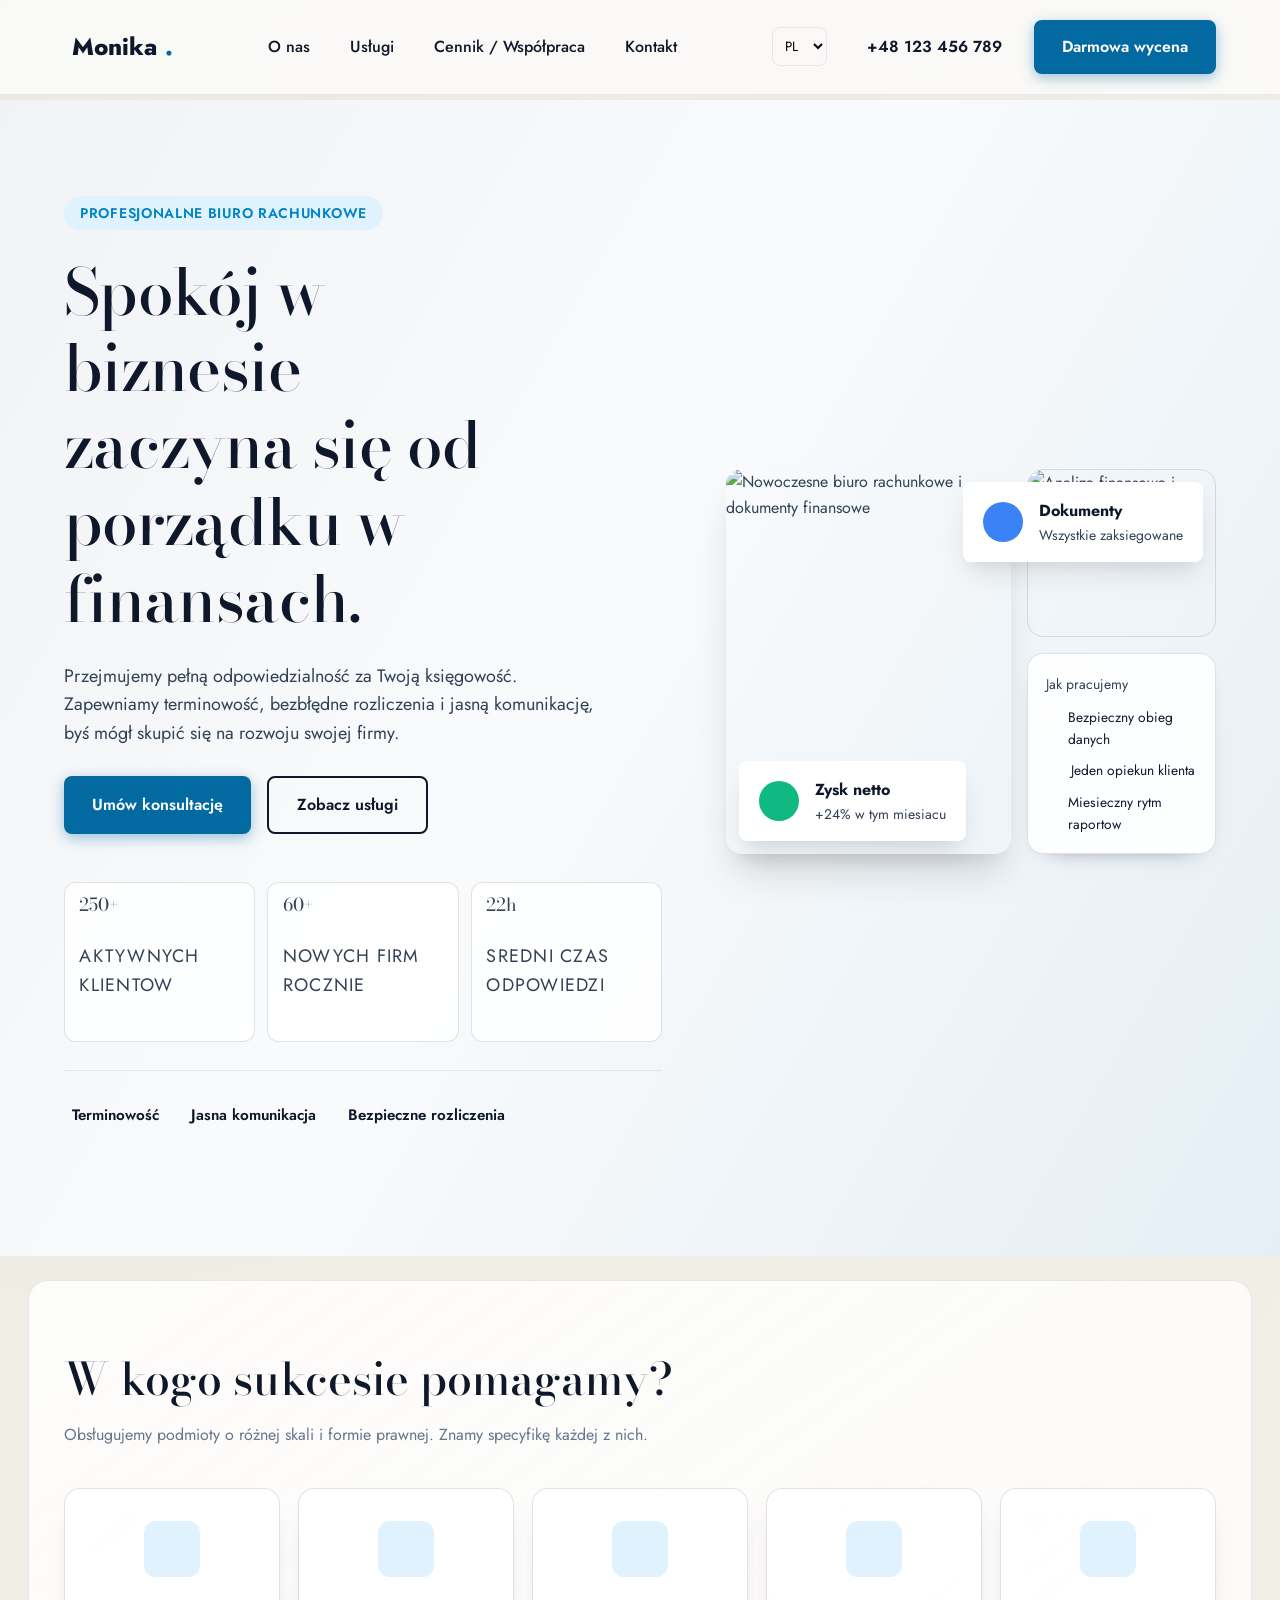
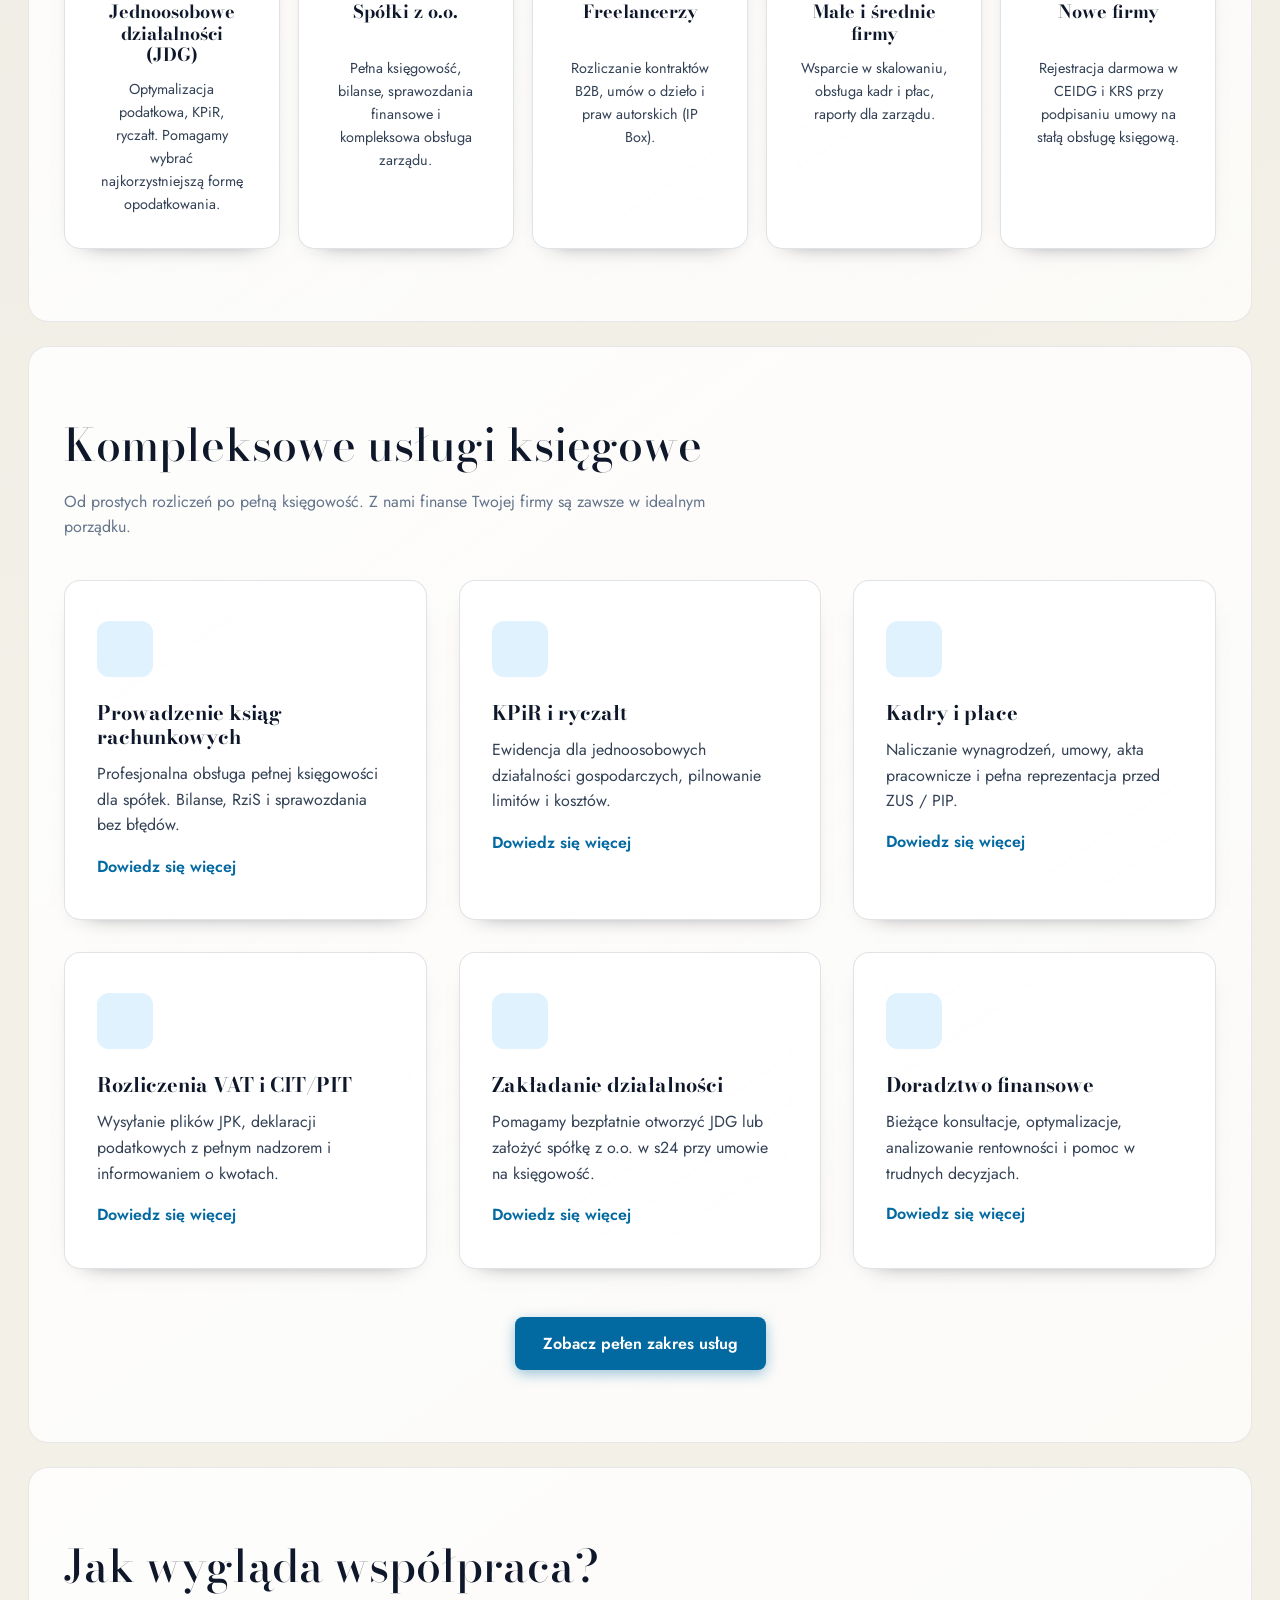
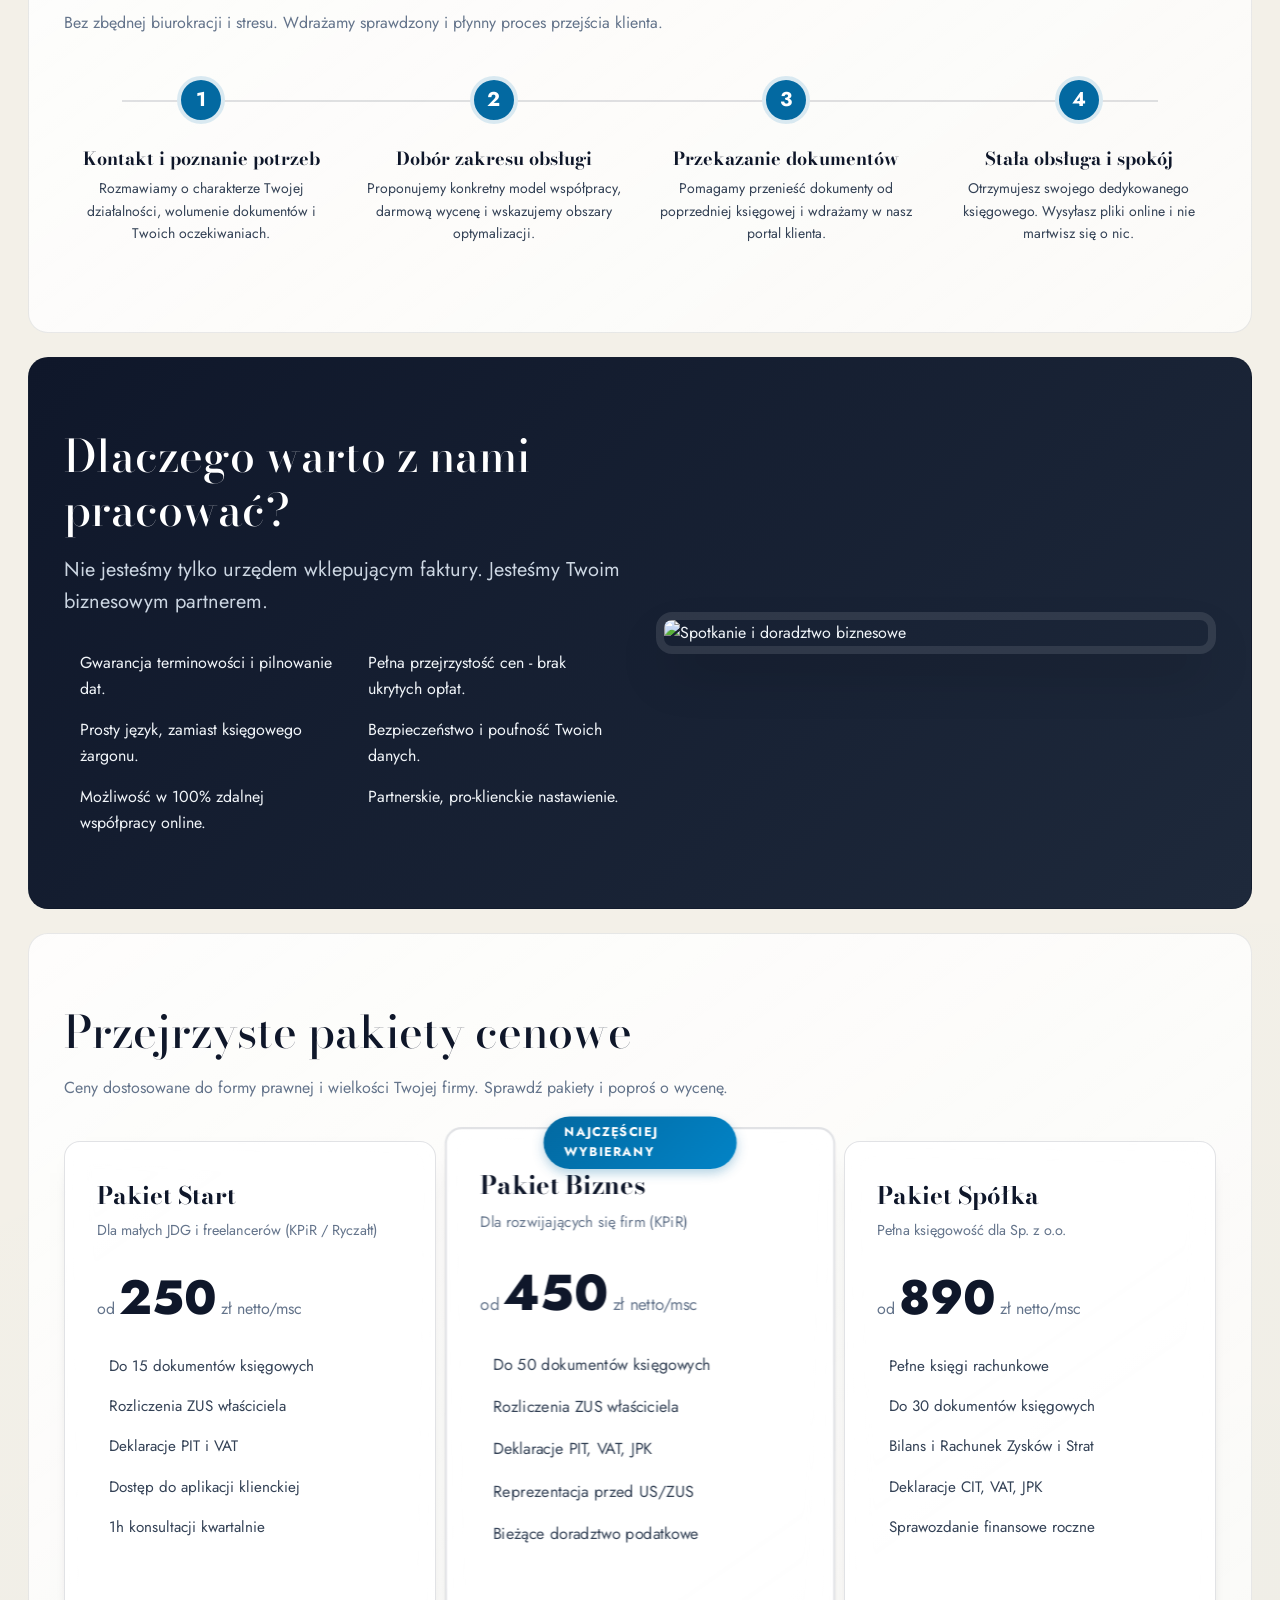
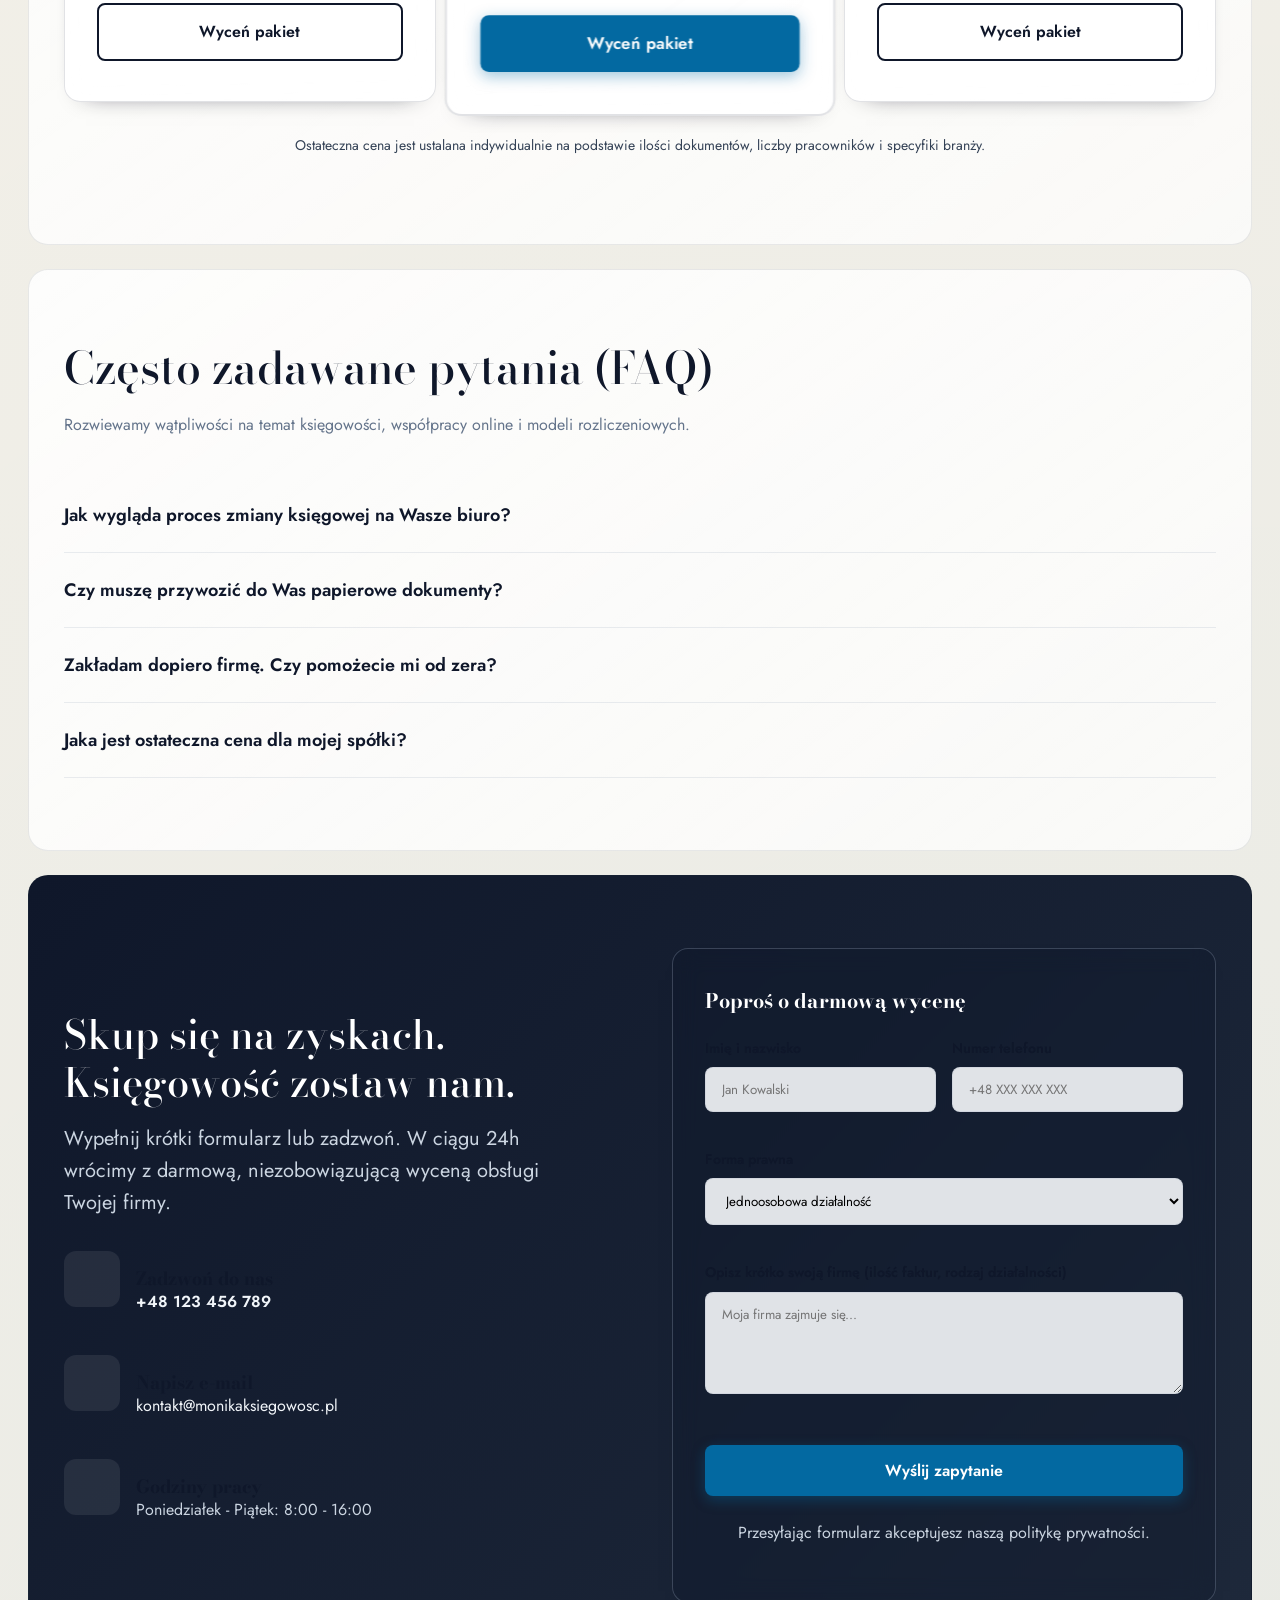
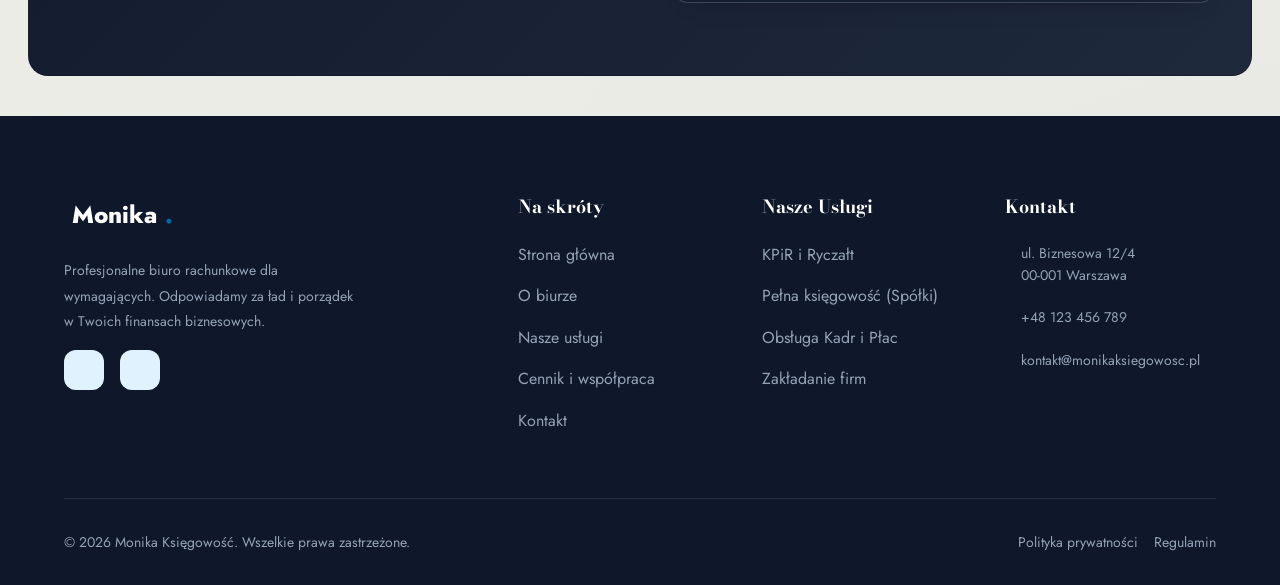
==== commit 327ced4d: "feat: refresh homepage layout and visual structure" ====
--- a/index.html
+++ b/index.html
@@ -19,7 +19,7 @@
     <script src="https://unpkg.com/lucide@latest"></script>
 </head>
 
-<body>
+<body class="home-page">
 
     <!-- Header -->
     <header class="header">
@@ -76,8 +76,9 @@
         </div>
     </div>
 
+    <main class="home-main">
     <!-- Hero Section -->
-    <section class="hero bg-light">
+    <section class="hero bg-light hero-panel">
         <div class="container hero-container">
             <div class="hero-content">
                 <span class="badge" data-i18n="hero_badge">Profesjonalne Biuro Rachunkowe</span>
@@ -89,6 +90,20 @@
                     <a href="uslugi.html" class="btn btn-outline" data-i18n="hero_btn_2">Zobacz usługi</a>
                 </div>
 
+                <div class="hero-metrics">
+                    <article class="metric-tile">
+                        <p class="metric-value">250+</p>
+                        <p class="metric-label">Aktywnych klientow</p>
+                    </article>
+                    <article class="metric-tile">
+                        <p class="metric-value">60+</p>
+                        <p class="metric-label">Nowych firm rocznie</p>
+                    </article>
+                    <article class="metric-tile">
+                        <p class="metric-value">22h</p>
+                        <p class="metric-label">Sredni czas odpowiedzi</p>
+                    </article>
+                </div>
                 <div class="hero-pillars">
                     <div class="pillar">
                         <i data-lucide="check-circle-2"></i> <span data-i18n="hero_pillar_1">Terminowość</span>
@@ -103,23 +118,35 @@
             </div>
 
             <div class="hero-image">
-                <!-- Using a high quality placeholder for the accounting dashboard / business meeting aesthetic -->
-                <img src="https://images.unsplash.com/photo-1554224155-8d04cb21cd6c?ixlib=rb-4.0.3&auto=format&fit=crop&w=800&q=80"
-                    alt="Nowoczesne biuro rachunkowe, dokumenty finansowe" class="rounded-image shadow-xl">
-
-                <div class="floating-card popup-card-1">
-                    <div class="popup-icon bg-green"><i data-lucide="trending-up"></i></div>
-                    <div>
-                        <p class="font-bold text-dark m-0">Zysk netto</p>
-                        <p class="text-sm m-0">+24% w tym miesiącu</p>
-                    </div>
-                </div>
-
-                <div class="floating-card popup-card-2">
-                    <div class="popup-icon bg-blue"><i data-lucide="file-check"></i></div>
-                    <div>
-                        <p class="font-bold text-dark m-0">Dokumenty</p>
-                        <p class="text-sm m-0">Wszystkie zaksięgowane</p>
+                <div class="hero-visual-grid">
+                    <img src="https://images.unsplash.com/photo-1554224155-8d04cb21cd6c?ixlib=rb-4.0.3&auto=format&fit=crop&w=800&q=80"
+                        alt="Nowoczesne biuro rachunkowe i dokumenty finansowe" class="hero-photo hero-photo-main rounded-image shadow-xl">
+                    <img src="https://images.unsplash.com/photo-1454165804606-c3d57bc86b40?auto=format&fit=crop&w=700&q=80"
+                        alt="Analiza finansowa i doradztwo" class="hero-photo hero-photo-side rounded-image">
+
+                    <div class="hero-values-card card">
+                        <p class="text-sm m-0">Jak pracujemy</p>
+                        <ul class="hero-values-list">
+                            <li><i data-lucide="shield-check"></i> Bezpieczny obieg danych</li>
+                            <li><i data-lucide="message-square"></i> Jeden opiekun klienta</li>
+                            <li><i data-lucide="calendar-check-2"></i> Miesieczny rytm raportow</li>
+                        </ul>
+                    </div>
+
+                    <div class="floating-card popup-card-1">
+                        <div class="popup-icon bg-green"><i data-lucide="trending-up"></i></div>
+                        <div>
+                            <p class="font-bold text-dark m-0">Zysk netto</p>
+                            <p class="text-sm m-0">+24% w tym miesiacu</p>
+                        </div>
+                    </div>
+
+                    <div class="floating-card popup-card-2">
+                        <div class="popup-icon bg-blue"><i data-lucide="file-check"></i></div>
+                        <div>
+                            <p class="font-bold text-dark m-0">Dokumenty</p>
+                            <p class="text-sm m-0">Wszystkie zaksiegowane</p>
+                        </div>
                     </div>
                 </div>
             </div>
@@ -518,6 +545,8 @@
             </div>
         </div>
     </section>
+
+    </main>
 
     <!-- Footer -->
     <footer class="footer">
--- a/styles.css
+++ b/styles.css
@@ -1080,4 +1080,321 @@
 
 .pr-8 {
     padding-right: 2rem;
-}+}
+
+/* Homepage Layout Refresh */
+.home-page {
+    background:
+        radial-gradient(circle at 0% 0%, rgba(15, 23, 42, 0.03) 0, transparent 34%),
+        radial-gradient(circle at 100% 100%, rgba(3, 105, 161, 0.05) 0, transparent 42%),
+        #f3f0e8;
+}
+
+.home-main {
+    display: grid;
+    gap: 1.25rem;
+    padding: 1.25rem 0 2.5rem;
+}
+
+.home-main > .section {
+    margin: 0 1rem;
+    border: 1px solid rgba(15, 23, 42, 0.09);
+    border-radius: 20px;
+    background: linear-gradient(145deg, rgba(255, 255, 255, 0.86), rgba(255, 255, 255, 0.7));
+    opacity: 0;
+    transform: translateY(14px);
+    animation: panel-rise 0.55s ease forwards;
+}
+
+.home-main > .section:nth-child(2) {
+    animation-delay: 0.06s;
+}
+
+.home-main > .section:nth-child(3) {
+    animation-delay: 0.12s;
+}
+
+.home-main > .section:nth-child(4) {
+    animation-delay: 0.18s;
+}
+
+.home-main > .section:nth-child(5) {
+    animation-delay: 0.24s;
+}
+
+.home-main > .section:nth-child(6) {
+    animation-delay: 0.3s;
+}
+
+.home-main > .section:nth-child(7) {
+    animation-delay: 0.36s;
+}
+
+@keyframes panel-rise {
+    0% {
+        opacity: 0;
+        transform: translateY(14px);
+    }
+
+    100% {
+        opacity: 1;
+        transform: translateY(0);
+    }
+}
+
+.home-main .section {
+    padding: 4.5rem 0;
+}
+
+.home-main .section-header {
+    text-align: left;
+    max-width: 700px;
+    margin-left: 0;
+    margin-right: 0;
+    margin-bottom: 2.5rem;
+}
+
+.home-main .section-header p {
+    font-size: 1rem;
+    color: var(--color-text-light);
+}
+
+.home-main .card {
+    background: rgba(255, 255, 255, 0.88);
+    border-color: rgba(15, 23, 42, 0.12);
+    box-shadow: 0 10px 24px -22px rgba(2, 6, 23, 0.9);
+}
+
+.home-main .card:hover {
+    transform: translateY(-3px);
+    border-color: rgba(3, 105, 161, 0.45);
+}
+
+.hero-panel {
+    position: relative;
+    overflow: hidden;
+}
+
+.hero-panel::before {
+    content: "";
+    position: absolute;
+    inset: 0;
+    background:
+        linear-gradient(120deg, rgba(15, 23, 42, 0.03), transparent 44%),
+        linear-gradient(300deg, rgba(3, 105, 161, 0.08), transparent 52%);
+    pointer-events: none;
+}
+
+.hero-panel .container {
+    position: relative;
+    z-index: 1;
+}
+
+.home-main .hero-content h1 {
+    max-width: 11ch;
+}
+
+.home-main .hero-content p {
+    margin-bottom: 1.75rem;
+}
+
+.hero-metrics {
+    display: grid;
+    grid-template-columns: repeat(3, minmax(0, 1fr));
+    gap: 0.75rem;
+    margin-bottom: 1.75rem;
+}
+
+.metric-tile {
+    background: rgba(255, 255, 255, 0.88);
+    border: 1px solid rgba(15, 23, 42, 0.12);
+    border-radius: 12px;
+    padding: 0.85rem 0.9rem;
+}
+
+.metric-value {
+    margin: 0 0 0.15rem;
+    font-family: var(--font-heading);
+    color: var(--color-text-dark);
+    font-size: 1.5rem;
+    line-height: 1;
+}
+
+.metric-label {
+    margin: 0;
+    font-size: 0.75rem;
+    color: var(--color-text-light);
+    text-transform: uppercase;
+    letter-spacing: 0.07em;
+}
+
+.hero-visual-grid {
+    display: grid;
+    grid-template-columns: 1.2fr 0.8fr;
+    gap: 1rem;
+    align-items: stretch;
+    position: relative;
+}
+
+.hero-photo {
+    width: 100%;
+    height: 100%;
+    object-fit: cover;
+}
+
+.hero-photo-main {
+    min-height: 360px;
+    grid-row: span 2;
+}
+
+.hero-photo-side {
+    min-height: 168px;
+    border: 1px solid rgba(15, 23, 42, 0.12);
+}
+
+.hero-values-card {
+    padding: 1.15rem;
+}
+
+.hero-values-list {
+    display: grid;
+    gap: 0.6rem;
+    margin-top: 0.65rem;
+}
+
+.hero-values-list li {
+    display: flex;
+    align-items: center;
+    gap: 0.55rem;
+    font-size: 0.86rem;
+    color: var(--color-text-dark);
+}
+
+.hero-values-list li i,
+.hero-values-list li svg {
+    color: var(--color-accent);
+    width: 1rem;
+    height: 1rem;
+}
+
+.home-main .popup-card-1 {
+    left: 0.8rem;
+    bottom: 0.8rem;
+}
+
+.home-main .popup-card-2 {
+    right: 0.8rem;
+    top: 0.8rem;
+}
+
+.home-main .audience-grid,
+.home-main .pricing-grid,
+.home-main .process-steps {
+    gap: 1.15rem;
+}
+
+.home-main .audience-grid {
+    grid-template-columns: repeat(auto-fit, minmax(180px, 1fr));
+}
+
+.home-main .process-steps::before {
+    left: 5%;
+    right: 5%;
+    background-color: rgba(15, 23, 42, 0.12);
+}
+
+.home-main .section-dark {
+    background: linear-gradient(135deg, #0f172a, #1e293b);
+    border-color: rgba(15, 23, 42, 0.3);
+}
+
+.home-main .section-dark .card {
+    background: rgba(15, 23, 42, 0.42);
+    border-color: rgba(148, 163, 184, 0.3);
+}
+
+.home-main .section-dark .icon-wrapper {
+    background: rgba(255, 255, 255, 0.08);
+}
+
+.home-main .faq-container {
+    margin-top: 0;
+}
+
+.home-main #kontakt-sekcja .contact-form-card {
+    border: 1px solid rgba(148, 163, 184, 0.3);
+    background: rgba(15, 23, 42, 0.32);
+}
+
+.home-main #kontakt-sekcja .form-control {
+    background: rgba(248, 250, 252, 0.9);
+}
+
+@media (min-width: 768px) {
+    .home-main {
+        gap: 1.5rem;
+    }
+
+    .home-main > .section {
+        margin: 0 1.75rem;
+    }
+}
+
+@media (max-width: 1023px) {
+    .home-main > .section {
+        margin: 0 0.75rem;
+    }
+
+    .hero-metrics {
+        grid-template-columns: repeat(2, minmax(0, 1fr));
+    }
+
+    .hero-visual-grid {
+        grid-template-columns: 1fr;
+    }
+
+    .hero-photo-main {
+        grid-row: auto;
+        min-height: 280px;
+    }
+
+    .hero-photo-side {
+        min-height: 200px;
+    }
+
+    .popup-card-1,
+    .popup-card-2 {
+        position: static;
+        margin-top: 0.75rem;
+    }
+
+    .floating-card {
+        animation: none;
+    }
+}
+
+@media (max-width: 639px) {
+    .home-main > .section {
+        border-radius: 14px;
+    }
+
+    .home-main .section {
+        padding: 3.25rem 0;
+    }
+
+    .hero-metrics {
+        grid-template-columns: 1fr;
+    }
+
+    .hero-values-card {
+        padding: 1rem;
+    }
+}
+
+@media (prefers-reduced-motion: reduce) {
+    .home-main > .section {
+        animation: none;
+        opacity: 1;
+        transform: none;
+    }
+}
